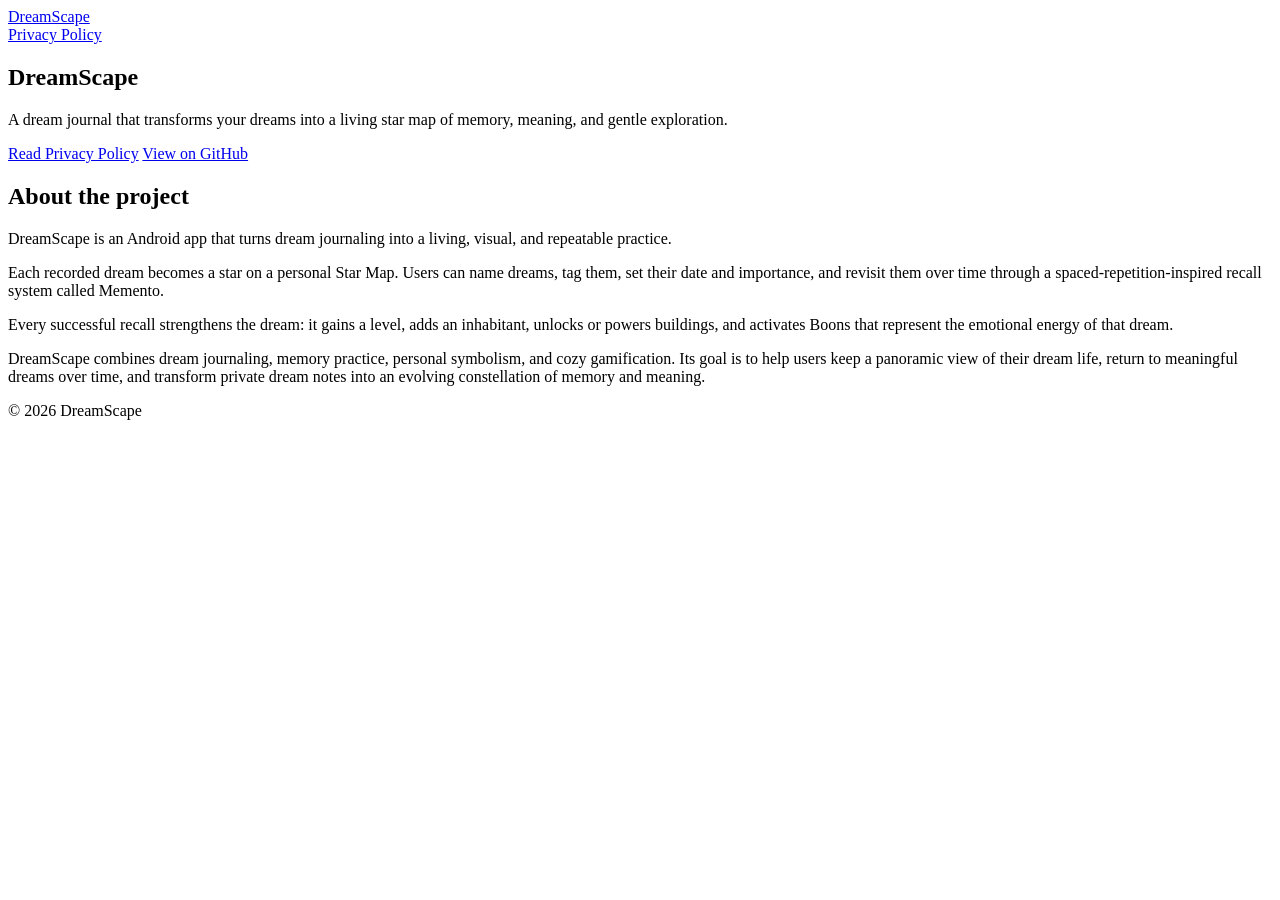
==== index.html @ 6970d619 "Add initial HTML structure for DreamScape website This file contains the initial HTML structure for " ====
<!DOCTYPE html>
<html lang="en">
<head>
  <meta charset="UTF-8" />
  <meta name="viewport" content="width=device-width, initial-scale=1.0" />
  <title>DreamScape</title>
  <meta
    name="description"
    content="DreamScape is an Android app that turns dream journaling into a living, visual, and repeatable practice."
  />
  <link rel="stylesheet" href="styles.css" />
</head>
<body>
  <header class="site-header">
    <div class="container">
      <nav class="nav">
        <a href="index.html" class="logo">DreamScape</a>
        <div class="nav-links">
          <a href="privacy-policy.html">Privacy Policy</a>
        </div>
      </nav>
    </div>
  </header>

  <main>
    <section class="hero">
      <div class="container">
        <h1>DreamScape</h1>
        <p class="lead">
          A dream journal that transforms your dreams into a living star map of memory,
          meaning, and gentle exploration.
        </p>
        <div class="hero-actions">
          <a class="button primary" href="privacy-policy.html">Read Privacy Policy</a>
          <a class="button secondary" href="https://github.com/YOUR-USERNAME/YOUR-REPO" target="_blank" rel="noopener noreferrer">View on GitHub</a>
        </div>
      </div>
    </section>

    <section class="section">
      <div class="container narrow">
        <h2>About the project</h2>
        <p>
          DreamScape is an Android app that turns dream journaling into a living, visual,
          and repeatable practice.
        </p>
        <p>
          Each recorded dream becomes a star on a personal Star Map. Users can name dreams,
          tag them, set their date and importance, and revisit them over time through a
          spaced-repetition-inspired recall system called Memento.
        </p>
        <p>
          Every successful recall strengthens the dream: it gains a level, adds an inhabitant,
          unlocks or powers buildings, and activates Boons that represent the emotional energy
          of that dream.
        </p>
        <p>
          DreamScape combines dream journaling, memory practice, personal symbolism, and cozy
          gamification. Its goal is to help users keep a panoramic view of their dream life,
          return to meaningful dreams over time, and transform private dream notes into an
          evolving constellation of memory and meaning.
        </p>
      </div>
    </section>
  </main>

  <footer class="site-footer">
    <div class="container">
      <p>© 2026 DreamScape</p>
    </div>
  </footer>
</body>
</html>
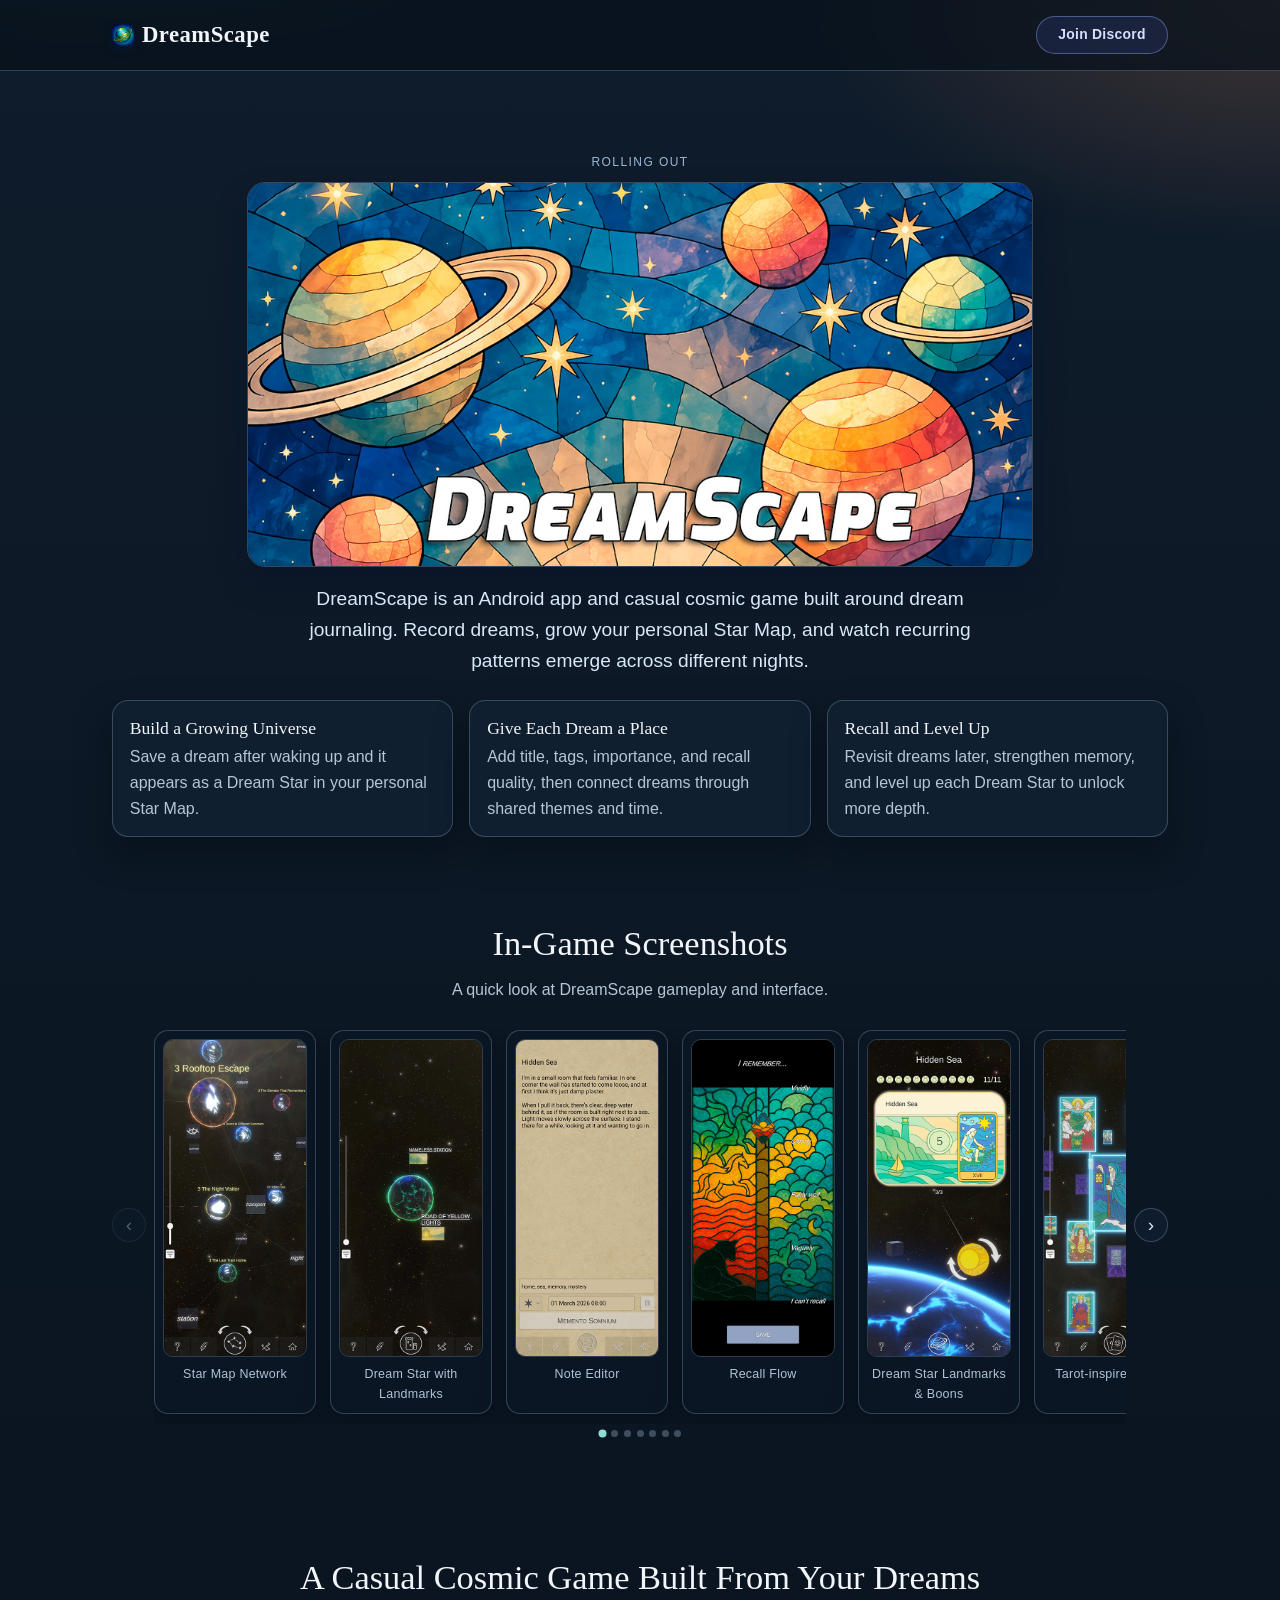
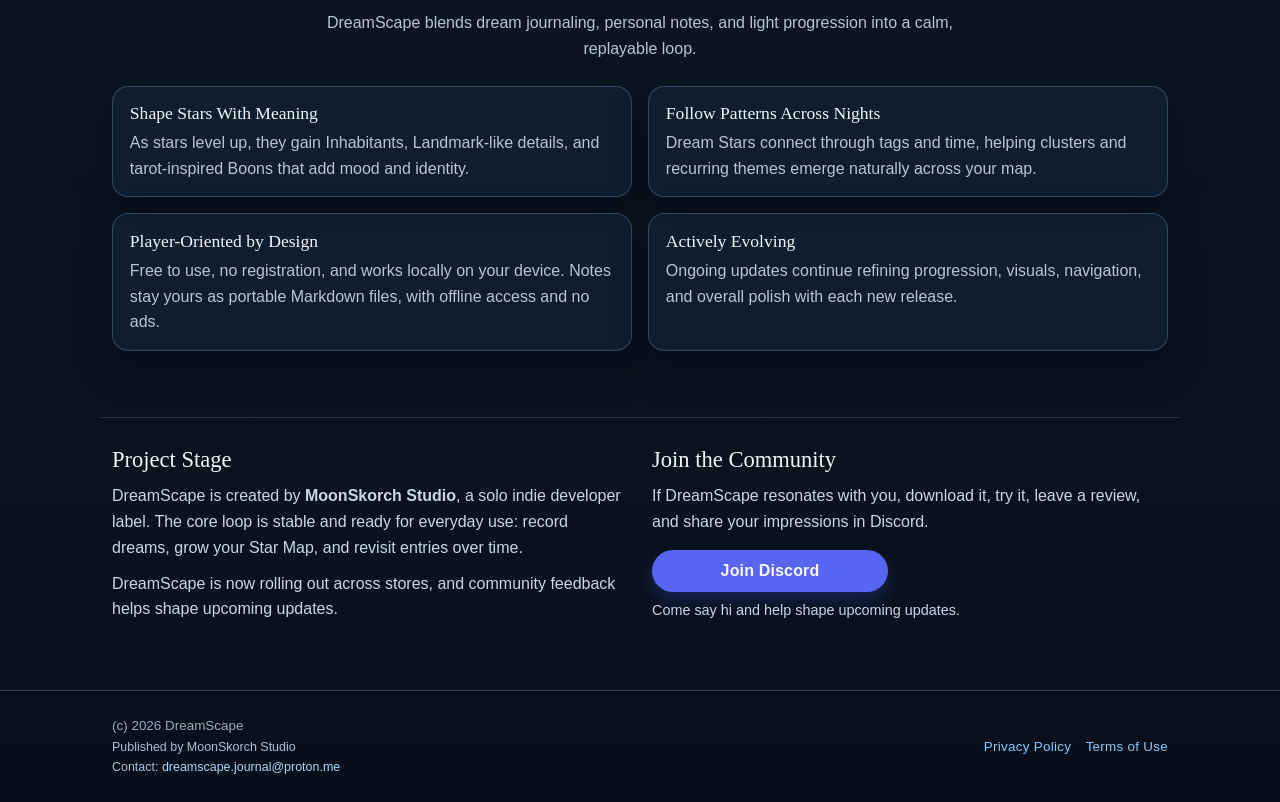
==== commit 91e8cc7c: "Full website" ====
--- a/index.html
+++ b/index.html
@@ -6,67 +6,379 @@
   <title>DreamScape</title>
   <meta
     name="description"
-    content="DreamScape is an Android app that turns dream journaling into a living, visual, and repeatable practice."
+    content="DreamScape is an Android dream journaling app and casual cosmic game where recorded dreams become a growing Star Map."
+  />
+  <meta name="robots" content="index,follow,max-image-preview:large" />
+  <link rel="canonical" href="https://moonskorch.github.io/dreamscape/" />
+  <meta property="og:type" content="website" />
+  <meta property="og:site_name" content="DreamScape" />
+  <meta property="og:title" content="DreamScape" />
+  <meta
+    property="og:description"
+    content="DreamScape is an Android dream journaling app and casual cosmic game where recorded dreams become a growing Star Map."
+  />
+  <meta property="og:url" content="https://moonskorch.github.io/dreamscape/" />
+  <meta property="og:image" content="https://moonskorch.github.io/dreamscape/assets/featured.jpg" />
+  <meta name="twitter:card" content="summary_large_image" />
+  <meta name="twitter:title" content="DreamScape" />
+  <meta
+    name="twitter:description"
+    content="DreamScape is an Android dream journaling app and casual cosmic game where recorded dreams become a growing Star Map."
+  />
+  <meta name="twitter:image" content="https://moonskorch.github.io/dreamscape/assets/featured.jpg" />
+  <link rel="icon" type="image/png" sizes="128x128" href="assets/icon-128.png" />
+  <link rel="apple-touch-icon" sizes="512x512" href="assets/icon-512.png" />
+  <link
+    href="https://cdn.jsdelivr.net/npm/bootstrap@5.3.3/dist/css/bootstrap.min.css"
+    rel="stylesheet"
+    integrity="sha384-QWTKZyjpPEjISv5WaRU9OFeRpok6YctnYmDr5pNlyT2bRjXh0JMhjY6hW+ALEwIH"
+    crossorigin="anonymous"
   />
   <link rel="stylesheet" href="styles.css" />
+  <script type="application/ld+json">
+    {
+      "@context": "https://schema.org",
+      "@type": ["SoftwareApplication", "MobileApplication"],
+      "name": "DreamScape",
+      "applicationCategory": "GameApplication",
+      "operatingSystem": "Android",
+      "description": "DreamScape is an Android dream journaling app and casual cosmic game where recorded dreams become a growing Star Map.",
+      "offers": {
+        "@type": "Offer",
+        "price": "0",
+        "priceCurrency": "USD"
+      },
+      "publisher": {
+        "@type": "Organization",
+        "name": "MoonSkorch Studio"
+      }
+    }
+  </script>
 </head>
 <body>
   <header class="site-header">
-    <div class="container">
-      <nav class="nav">
-        <a href="index.html" class="logo">DreamScape</a>
-        <div class="nav-links">
-          <a href="privacy-policy.html">Privacy Policy</a>
-        </div>
-      </nav>
+    <div class="container d-flex align-items-center justify-content-between py-3">
+      <a href="index.html" class="logo">
+        <img class="logo-icon" src="assets/icon-128.png" alt="DreamScape icon" />
+        <span>DreamScape</span>
+      </a>
+      <a
+        class="header-discord-link"
+        href="https://discord.gg/vRBRGRV5nf"
+        target="_blank"
+        rel="noopener noreferrer"
+      >
+        Join Discord
+      </a>
     </div>
   </header>
 
   <main>
     <section class="hero">
       <div class="container">
-        <h1>DreamScape</h1>
-        <p class="lead">
-          A dream journal that transforms your dreams into a living star map of memory,
-          meaning, and gentle exploration.
-        </p>
-        <div class="hero-actions">
-          <a class="button primary" href="privacy-policy.html">Read Privacy Policy</a>
-          <a class="button secondary" href="https://github.com/YOUR-USERNAME/YOUR-REPO" target="_blank" rel="noopener noreferrer">View on GitHub</a>
+        <div class="row justify-content-center">
+          <div class="col-12 col-lg-9 text-center">
+            <p class="eyebrow">Rolling Out</p>
+            <img
+              class="hero-title-image"
+              src="assets/featured.jpg"
+              alt="DreamScape featured artwork"
+            />
+            <h1 class="visually-hidden">DreamScape</h1>
+            <p class="lead">
+              DreamScape is an Android app and casual cosmic game built around dream journaling.
+              Record dreams, grow your personal Star Map, and watch recurring patterns emerge across
+              different nights.
+            </p>
+          </div>
+        </div>
+
+        <div class="row g-3 mt-2">
+          <div class="col-12 col-md-4">
+            <article class="info-card">
+              <h2>Build a Growing Universe</h2>
+              <p>
+                Save a dream after waking up and it appears as a Dream Star in your personal
+                Star Map.
+              </p>
+            </article>
+          </div>
+          <div class="col-12 col-md-4">
+            <article class="info-card">
+              <h2>Give Each Dream a Place</h2>
+              <p>
+                Add title, tags, importance, and recall quality, then connect dreams through
+                shared themes and time.
+              </p>
+            </article>
+          </div>
+          <div class="col-12 col-md-4">
+            <article class="info-card">
+              <h2>Recall and Level Up</h2>
+              <p>
+                Revisit dreams later, strengthen memory, and level up each Dream Star to unlock
+                more depth.
+              </p>
+            </article>
+          </div>
         </div>
       </div>
     </section>
 
+    <section class="section screenshots-section">
+      <div class="container">
+        <div class="row justify-content-center mb-2">
+          <div class="col-12 col-lg-8 text-center">
+            <h2 class="section-title">In-Game Screenshots</h2>
+            <p class="section-intro">
+              A quick look at DreamScape gameplay and interface.
+            </p>
+          </div>
+        </div>
+
+        <div class="screenshots-carousel" aria-label="DreamScape app screenshots">
+          <button class="carousel-btn prev" type="button" aria-label="Previous screenshot">&#8249;</button>
+          <div class="screenshots-track" id="screenshotsTrack" tabindex="0">
+            <figure class="screenshot-card">
+              <img
+                src="assets/screenshots/star-map-overview.jpg"
+                alt="DreamScape star map overview screen"
+                loading="lazy"
+              />
+              <figcaption>Star Map Network</figcaption>
+            </figure>
+            <figure class="screenshot-card">
+              <img
+                src="assets/screenshots/star-map-planet-view.jpg"
+                alt="DreamScape star map planet view screen"
+                loading="lazy"
+              />
+              <figcaption>Dream Star with Landmarks</figcaption>
+            </figure>
+            <figure class="screenshot-card">
+              <img
+                src="assets/screenshots/dream-editor.jpg"
+                alt="DreamScape dream editor screen"
+                loading="lazy"
+              />
+              <figcaption>Note Editor</figcaption>
+            </figure>
+            <figure class="screenshot-card">
+              <img
+                src="assets/screenshots/recall-screen.jpg"
+                alt="DreamScape recall screen"
+                loading="lazy"
+              />
+              <figcaption>Recall Flow</figcaption>
+            </figure>
+            <figure class="screenshot-card">
+              <img
+                src="assets/screenshots/dream-card.jpg"
+                alt="DreamScape dream card screen"
+                loading="lazy"
+              />
+              <figcaption>Dream Star Landmarks &amp; Boons</figcaption>
+            </figure>
+            <figure class="screenshot-card">
+              <img
+                src="assets/screenshots/cards-3d-space.jpg"
+                alt="DreamScape tarot-inspired boons cards in 3D space"
+                loading="lazy"
+              />
+              <figcaption>Tarot-inspired Boons</figcaption>
+            </figure>
+            <figure class="screenshot-card">
+              <img
+                src="assets/screenshots/home-menu.jpg"
+                alt="DreamScape home menu screen"
+                loading="lazy"
+              />
+              <figcaption>Home Menu</figcaption>
+            </figure>
+          </div>
+          <button class="carousel-btn next" type="button" aria-label="Next screenshot">&#8250;</button>
+        </div>
+        <div class="carousel-dots" id="screenshotsDots" aria-label="Screenshot navigation"></div>
+      </div>
+    </section>
+
     <section class="section">
-      <div class="container narrow">
-        <h2>About the project</h2>
-        <p>
-          DreamScape is an Android app that turns dream journaling into a living, visual,
-          and repeatable practice.
-        </p>
-        <p>
-          Each recorded dream becomes a star on a personal Star Map. Users can name dreams,
-          tag them, set their date and importance, and revisit them over time through a
-          spaced-repetition-inspired recall system called Memento.
-        </p>
-        <p>
-          Every successful recall strengthens the dream: it gains a level, adds an inhabitant,
-          unlocks or powers buildings, and activates Boons that represent the emotional energy
-          of that dream.
-        </p>
-        <p>
-          DreamScape combines dream journaling, memory practice, personal symbolism, and cozy
-          gamification. Its goal is to help users keep a panoramic view of their dream life,
-          return to meaningful dreams over time, and transform private dream notes into an
-          evolving constellation of memory and meaning.
-        </p>
+      <div class="container">
+        <div class="row justify-content-center mb-2">
+          <div class="col-12 col-lg-8 text-center">
+            <h2 class="section-title">A Casual Cosmic Game Built From Your Dreams</h2>
+            <p class="section-intro">
+              DreamScape blends dream journaling, personal notes, and light progression into a
+              calm, replayable loop.
+            </p>
+          </div>
+        </div>
+
+        <div class="row g-3">
+          <div class="col-12 col-md-6">
+            <article class="info-card">
+              <h2>Shape Stars With Meaning</h2>
+              <p>
+                As stars level up, they gain Inhabitants, Landmark-like details, and
+                tarot-inspired Boons that add mood and identity.
+              </p>
+            </article>
+          </div>
+          <div class="col-12 col-md-6">
+            <article class="info-card">
+              <h2>Follow Patterns Across Nights</h2>
+              <p>
+                Dream Stars connect through tags and time, helping clusters and recurring themes
+                emerge naturally across your map.
+              </p>
+            </article>
+          </div>
+          <div class="col-12 col-md-6">
+            <article class="info-card">
+              <h2>Player-Oriented by Design</h2>
+              <p>
+                Free to use, no registration, and works locally on your device. Notes stay yours as
+                portable Markdown files, with offline access and no ads.
+              </p>
+            </article>
+          </div>
+          <div class="col-12 col-md-6">
+            <article class="info-card">
+              <h2>Actively Evolving</h2>
+              <p>
+                Ongoing updates continue refining progression, visuals, navigation, and overall
+                polish with each new release.
+              </p>
+            </article>
+          </div>
+        </div>
+      </div>
+    </section>
+
+    <section class="section project-update-section">
+      <div class="container">
+        <div class="row g-4 project-update-grid">
+          <div class="col-12 col-lg-6">
+            <h2 class="project-note-title">Project Stage</h2>
+            <p class="project-note-text">
+              DreamScape is created by <strong>MoonSkorch Studio</strong>, a solo indie developer
+              label. The core loop is stable and ready for everyday use: record dreams, grow your
+              Star Map, and revisit entries over time.
+            </p>
+            <p class="project-note-text">
+              DreamScape is now rolling out across stores, and community feedback helps shape
+              upcoming updates.
+            </p>
+          </div>
+          <div class="col-12 col-lg-6">
+            <h2 class="project-note-title">Join the Community</h2>
+            <p class="project-note-text">
+              If DreamScape resonates with you, download it, try it, leave a review, and share your
+              impressions in Discord.
+            </p>
+            <div class="community-cta">
+              <a
+                class="discord-button"
+                href="https://discord.gg/vRBRGRV5nf"
+                target="_blank"
+                rel="noopener noreferrer"
+              >
+                Join Discord
+              </a>
+              <p class="community-note">Come say hi and help shape upcoming updates.</p>
+            </div>
+          </div>
+        </div>
       </div>
     </section>
   </main>
 
+  <script>
+    (function () {
+      const track = document.getElementById("screenshotsTrack");
+      if (!track) return;
+
+      const carousel = track.closest(".screenshots-carousel");
+      const prev = carousel.querySelector(".carousel-btn.prev");
+      const next = carousel.querySelector(".carousel-btn.next");
+      const dotsWrap = document.getElementById("screenshotsDots");
+      const cards = Array.from(track.querySelectorAll(".screenshot-card"));
+      let dots = [];
+
+      const getStep = () => {
+        const firstCard = track.querySelector(".screenshot-card");
+        if (!firstCard) return 260;
+        const cardWidth = firstCard.getBoundingClientRect().width;
+        return cardWidth + 14;
+      };
+
+      const getActiveIndex = () => {
+        const step = getStep();
+        if (step <= 0) return 0;
+        return Math.round(track.scrollLeft / step);
+      };
+
+      const updateDots = () => {
+        if (!dots.length) return;
+        const active = getActiveIndex();
+        dots.forEach((dot, index) => {
+          dot.classList.toggle("active", index === active);
+        });
+      };
+
+      const updateButtons = () => {
+        const maxScroll = track.scrollWidth - track.clientWidth;
+        prev.disabled = track.scrollLeft <= 2;
+        next.disabled = track.scrollLeft >= maxScroll - 2;
+        updateDots();
+      };
+
+      const scrollToIndex = (index) => {
+        const step = getStep();
+        track.scrollTo({ left: step * index, behavior: "smooth" });
+      };
+
+      prev.addEventListener("click", () => {
+        track.scrollBy({ left: -getStep(), behavior: "smooth" });
+      });
+
+      next.addEventListener("click", () => {
+        track.scrollBy({ left: getStep(), behavior: "smooth" });
+      });
+
+      if (dotsWrap && cards.length) {
+        dots = cards.map((_, index) => {
+          const dot = document.createElement("button");
+          dot.type = "button";
+          dot.className = "carousel-dot";
+          dot.setAttribute("aria-label", `Go to screenshot ${index + 1}`);
+          dot.addEventListener("click", () => scrollToIndex(index));
+          dotsWrap.appendChild(dot);
+          return dot;
+        });
+      }
+
+      track.addEventListener("scroll", updateButtons, { passive: true });
+      window.addEventListener("resize", updateButtons);
+      updateButtons();
+    })();
+  </script>
+
   <footer class="site-footer">
-    <div class="container">
-      <p>© 2026 DreamScape</p>
+    <div
+      class="container py-4 d-flex flex-column flex-sm-row gap-2 justify-content-between align-items-start align-items-sm-center"
+    >
+      <div class="publisher-block">
+        <p class="copyright">(c) 2026 DreamScape</p>
+        <p class="publisher">Published by MoonSkorch Studio</p>
+        <p class="contact-email">
+          Contact: <a class="contact-link" href="mailto:dreamscape.journal@proton.me">dreamscape.journal@proton.me</a>
+        </p>
+      </div>
+      <div class="legal-links">
+        <a class="privacy-link" href="privacy-policy.html">Privacy Policy</a>
+        <a class="privacy-link" href="terms-of-use.html">Terms of Use</a>
+      </div>
     </div>
   </footer>
 </body>
--- a/styles.css
+++ b/styles.css
@@ -0,0 +1,555 @@
+:root {
+  --bg-900: #08111b;
+  --bg-800: #0f1c2b;
+  --panel: rgba(17, 34, 52, 0.78);
+  --text: #f2f6fb;
+  --muted: #b7c5d6;
+  --accent: #2cc5b8;
+  --accent-soft: rgba(44, 197, 184, 0.16);
+  --border: rgba(176, 205, 230, 0.25);
+  --shadow: 0 16px 36px rgba(1, 8, 18, 0.42);
+}
+
+* {
+  box-sizing: border-box;
+}
+
+html {
+  scroll-behavior: smooth;
+}
+
+body {
+  margin: 0;
+  color: var(--text);
+  font-family: "Trebuchet MS", Tahoma, sans-serif;
+  line-height: 1.6;
+  background:
+    radial-gradient(1100px 520px at 10% -10%, rgba(44, 197, 184, 0.24), transparent 55%),
+    radial-gradient(820px 420px at 100% 0%, rgba(255, 154, 95, 0.2), transparent 58%),
+    linear-gradient(180deg, var(--bg-800), var(--bg-900));
+  min-height: 100vh;
+}
+
+.container {
+  max-width: 1080px;
+}
+
+a {
+  color: var(--accent);
+  text-decoration: none;
+}
+
+a:hover {
+  color: #79f2e8;
+}
+
+.site-header {
+  position: sticky;
+  top: 0;
+  z-index: 50;
+  border-bottom: 1px solid var(--border);
+  background: rgba(8, 17, 27, 0.72);
+  backdrop-filter: blur(10px);
+}
+
+.logo {
+  display: inline-flex;
+  align-items: center;
+  gap: 0.5rem;
+  color: var(--text);
+  font-family: "Palatino Linotype", "Book Antiqua", serif;
+  font-size: clamp(1.2rem, 1.1rem + 0.4vw, 1.55rem);
+  font-weight: 700;
+  letter-spacing: 0.02em;
+}
+
+.logo-icon {
+  width: 22px;
+  height: 22px;
+  border-radius: 6px;
+  box-shadow: 0 4px 9px rgba(14, 25, 66, 0.35);
+  flex: 0 0 auto;
+}
+
+.status-pill {
+  font-size: 0.78rem;
+  letter-spacing: 0.05em;
+  text-transform: uppercase;
+  border: 1px solid rgba(122, 243, 230, 0.35);
+  border-radius: 999px;
+  padding: 0.35rem 0.72rem;
+  background: var(--accent-soft);
+  color: #c5f9f4;
+}
+
+.header-discord-link {
+  display: inline-flex;
+  align-items: center;
+  justify-content: center;
+  min-width: 132px;
+  min-height: 38px;
+  padding: 0.46rem 0.88rem;
+  border-radius: 999px;
+  border: 1px solid rgba(149, 170, 255, 0.42);
+  background: rgba(77, 92, 210, 0.16);
+  font-size: 0.87rem;
+  font-weight: 600;
+  line-height: 1.1;
+  color: #d7dfff;
+  letter-spacing: 0.02em;
+  text-decoration: none;
+  text-align: center;
+  white-space: nowrap;
+  transition: color 0.15s ease, border-color 0.15s ease, background 0.15s ease;
+}
+
+.header-discord-link:hover {
+  color: #f1f4ff;
+  border-color: rgba(184, 198, 255, 0.65);
+  background: rgba(88, 101, 242, 0.24);
+}
+
+.hero,
+.section {
+  animation: fade-up 0.55s ease-out both;
+}
+
+.hero {
+  padding: 82px 0 68px;
+}
+
+.eyebrow {
+  margin: 0 0 0.6rem;
+  text-transform: uppercase;
+  letter-spacing: 0.12em;
+  font-size: 0.75rem;
+  color: #99b9d8;
+}
+
+h1,
+h2 {
+  font-family: "Palatino Linotype", "Book Antiqua", serif;
+}
+
+.hero h1 {
+  margin: 0;
+  line-height: 1.06;
+  font-size: clamp(2.2rem, 6.2vw, 4rem);
+}
+
+.hero-title-image {
+  display: block;
+  width: min(100%, 920px);
+  height: auto;
+  margin: 0 auto 1rem;
+  border-radius: 18px;
+  border: 1px solid var(--border);
+  box-shadow: 0 16px 30px rgba(7, 16, 44, 0.42);
+}
+
+.lead {
+  margin: 0.8rem auto 0;
+  max-width: 730px;
+  color: #d9e8f8;
+  font-size: clamp(1rem, 0.9rem + 0.4vw, 1.2rem);
+  line-height: 1.62;
+}
+
+.community-cta {
+  margin-top: 0.95rem;
+}
+
+.discord-button {
+  display: inline-flex;
+  align-items: center;
+  justify-content: center;
+  min-width: 236px;
+  padding: 0.72rem 1.3rem;
+  border-radius: 999px;
+  background: #5865f2;
+  color: #f6f8ff;
+  font-size: 1rem;
+  font-weight: 600;
+  text-align: center;
+  line-height: 1.2;
+  letter-spacing: 0.01em;
+  box-shadow: 0 8px 16px rgba(64, 80, 242, 0.26);
+  border: 0;
+  outline: none;
+  appearance: none;
+  -webkit-appearance: none;
+  transition: transform 0.15s ease, box-shadow 0.15s ease, background 0.15s ease;
+}
+
+.discord-button:hover {
+  color: #ffffff;
+  transform: translateY(-1px);
+  box-shadow: 0 10px 18px rgba(64, 80, 242, 0.32);
+  background: #4f5be7;
+}
+
+.discord-button:focus-visible {
+  outline: 2px solid rgba(192, 205, 255, 0.75);
+  outline-offset: 2px;
+}
+
+.community-note {
+  margin: 0.45rem auto 0;
+  max-width: 760px;
+  font-size: 0.9rem;
+  color: #c7d4ef;
+}
+
+.info-card {
+  height: 100%;
+  border: 1px solid var(--border);
+  border-radius: 16px;
+  padding: 1.05rem 1.05rem 0.95rem;
+  background: var(--panel);
+  box-shadow: var(--shadow);
+  transition: transform 0.22s ease, border-color 0.22s ease;
+}
+
+.info-card h2 {
+  margin: 0 0 0.35rem;
+  font-size: 1.1rem;
+}
+
+.info-card p {
+  margin: 0;
+  color: var(--muted);
+}
+
+.info-card:hover {
+  transform: translateY(-3px);
+  border-color: rgba(122, 243, 230, 0.45);
+}
+
+.section {
+  padding: 52px 0 68px;
+}
+
+.section-title {
+  margin: 0;
+  font-size: clamp(1.5rem, 1.2rem + 1.2vw, 2.15rem);
+}
+
+.section-intro {
+  margin: 0.75rem auto 1rem;
+  max-width: 740px;
+  color: var(--muted);
+}
+
+.project-update-section {
+  padding-top: 22px;
+}
+
+.project-update-grid {
+  padding-top: 0.25rem;
+  border-top: 1px solid rgba(176, 205, 230, 0.18);
+}
+
+.project-note-title {
+  margin: 0;
+  font-size: clamp(1.18rem, 1.05rem + 0.45vw, 1.5rem);
+}
+
+.project-note-text {
+  margin: 0.65rem 0 0;
+  max-width: 520px;
+  color: #c7d7e8;
+}
+
+.screenshots-section {
+  padding-top: 18px;
+}
+
+.screenshots-carousel {
+  position: relative;
+  display: flex;
+  align-items: center;
+  padding: 0 42px;
+}
+
+.screenshots-track {
+  display: flex;
+  gap: 14px;
+  width: 100%;
+  overflow-x: auto;
+  scroll-snap-type: x mandatory;
+  scroll-behavior: smooth;
+  padding: 4px 2px 10px;
+  scrollbar-width: thin;
+}
+
+.screenshots-track::-webkit-scrollbar {
+  height: 8px;
+}
+
+.screenshots-track::-webkit-scrollbar-thumb {
+  background: rgba(149, 178, 206, 0.35);
+  border-radius: 999px;
+}
+
+.carousel-btn {
+  position: absolute;
+  top: 50%;
+  transform: translateY(-50%);
+  width: 34px;
+  height: 34px;
+  border-radius: 999px;
+  border: 1px solid var(--border);
+  background: rgba(16, 30, 47, 0.88);
+  color: #d8e9fa;
+  font-size: 1.2rem;
+  line-height: 1;
+  cursor: pointer;
+  flex: 0 0 auto;
+  transition: transform 0.15s ease, border-color 0.15s ease, opacity 0.15s ease;
+  z-index: 2;
+}
+
+.carousel-btn.prev {
+  left: 0;
+}
+
+.carousel-btn.next {
+  right: 0;
+}
+
+.carousel-btn:hover {
+  transform: translateY(calc(-50% - 1px));
+  border-color: rgba(122, 243, 230, 0.42);
+}
+
+.carousel-btn:disabled {
+  opacity: 0.35;
+  cursor: default;
+}
+
+.screenshot-card {
+  margin: 0;
+  width: 162px;
+  flex: 0 0 auto;
+  scroll-snap-align: start;
+  padding: 8px;
+  border-radius: 14px;
+  border: 1px solid var(--border);
+  background: rgba(11, 23, 37, 0.72);
+  box-shadow: 0 12px 24px rgba(3, 10, 24, 0.36);
+  transition: transform 0.2s ease, border-color 0.2s ease;
+}
+
+.screenshot-card:hover {
+  transform: translateY(-2px);
+  border-color: rgba(122, 243, 230, 0.4);
+}
+
+.screenshot-card img {
+  display: block;
+  width: 100%;
+  height: auto;
+  border-radius: 10px;
+  border: 1px solid rgba(176, 205, 230, 0.22);
+}
+
+.screenshot-card figcaption {
+  margin-top: 0.5rem;
+  text-align: center;
+  color: #afc3d9;
+  font-size: 0.78rem;
+  letter-spacing: 0.02em;
+}
+
+.carousel-dots {
+  margin-top: 0.4rem;
+  display: flex;
+  justify-content: center;
+  gap: 0.35rem;
+}
+
+.carousel-dot {
+  width: 7px;
+  height: 7px;
+  border-radius: 999px;
+  border: 0;
+  background: rgba(160, 187, 212, 0.35);
+  padding: 0;
+  cursor: pointer;
+  transition: transform 0.15s ease, background 0.15s ease;
+}
+
+.carousel-dot.active {
+  transform: scale(1.15);
+  background: #8fdcd4;
+}
+
+.policy-card {
+  border: 1px solid var(--border);
+  border-radius: 18px;
+  padding: clamp(1.2rem, 2vw, 2rem);
+  background: var(--panel);
+  box-shadow: var(--shadow);
+}
+
+.policy-card h1 {
+  margin: 0 0 0.35rem;
+}
+
+.policy-card h2 {
+  margin: 1.3rem 0 0.4rem;
+  font-size: 1.08rem;
+}
+
+.policy-card p {
+  margin: 0;
+  color: var(--muted);
+}
+
+.policy-card ul {
+  margin: 0.55rem 0 0;
+  padding-left: 1.2rem;
+  color: var(--muted);
+}
+
+.policy-card li + li {
+  margin-top: 0.35rem;
+}
+
+.policy-card p + p {
+  margin-top: 0.7rem;
+}
+
+.updated {
+  margin-bottom: 1rem !important;
+  font-size: 0.95rem;
+}
+
+.back-link {
+  margin-top: 1.2rem !important;
+}
+
+.site-footer {
+  border-top: 1px solid var(--border);
+  background: rgba(8, 17, 27, 0.58);
+}
+
+.copyright {
+  margin: 0;
+  color: #97abc2;
+  font-size: 0.84rem;
+}
+
+.publisher-block {
+  display: flex;
+  flex-direction: column;
+  gap: 0.05rem;
+}
+
+.publisher {
+  margin: 0;
+  color: #a8bfd8;
+  font-size: 0.78rem;
+}
+
+.contact-email {
+  margin: 0;
+  color: #a8bfd8;
+  font-size: 0.78rem;
+}
+
+.contact-link {
+  color: #a8d8ff;
+}
+
+.contact-link:hover {
+  color: #d0eaff;
+}
+
+.privacy-link {
+  color: #8fc8ff;
+  font-size: 0.84rem;
+  letter-spacing: 0.02em;
+}
+
+.legal-links {
+  display: flex;
+  gap: 0.9rem;
+  flex-wrap: wrap;
+}
+
+@keyframes fade-up {
+  from {
+    opacity: 0;
+    transform: translateY(14px);
+  }
+  to {
+    opacity: 1;
+    transform: translateY(0);
+  }
+}
+
+@media (max-width: 767.98px) {
+  .hero {
+    padding: 64px 0 54px;
+  }
+
+  .hero-title-image {
+    border-radius: 12px;
+  }
+
+  .screenshots-carousel {
+    padding: 0;
+  }
+
+  .screenshot-card {
+    width: 150px;
+  }
+
+  .carousel-btn {
+    display: none;
+  }
+
+  .logo-icon {
+    width: 20px;
+    height: 20px;
+  }
+
+  .discord-button {
+    width: auto;
+    max-width: 100%;
+    min-width: 244px;
+    padding: 0.76rem 1.2rem;
+    border-radius: 999px;
+    font-size: 1.02rem;
+  }
+
+  .community-cta {
+    text-align: center;
+  }
+
+  .community-note {
+    text-align: center;
+  }
+
+  .header-discord-link {
+    font-size: 0.84rem;
+    min-width: 124px;
+    min-height: 36px;
+    padding: 0.42rem 0.78rem;
+  }
+
+  .policy-card {
+    border-radius: 14px;
+  }
+
+  .site-header .container,
+  .site-footer .container {
+    padding-left: 1rem;
+    padding-right: 1rem;
+  }
+
+  .legal-links {
+    gap: 0.7rem;
+  }
+}
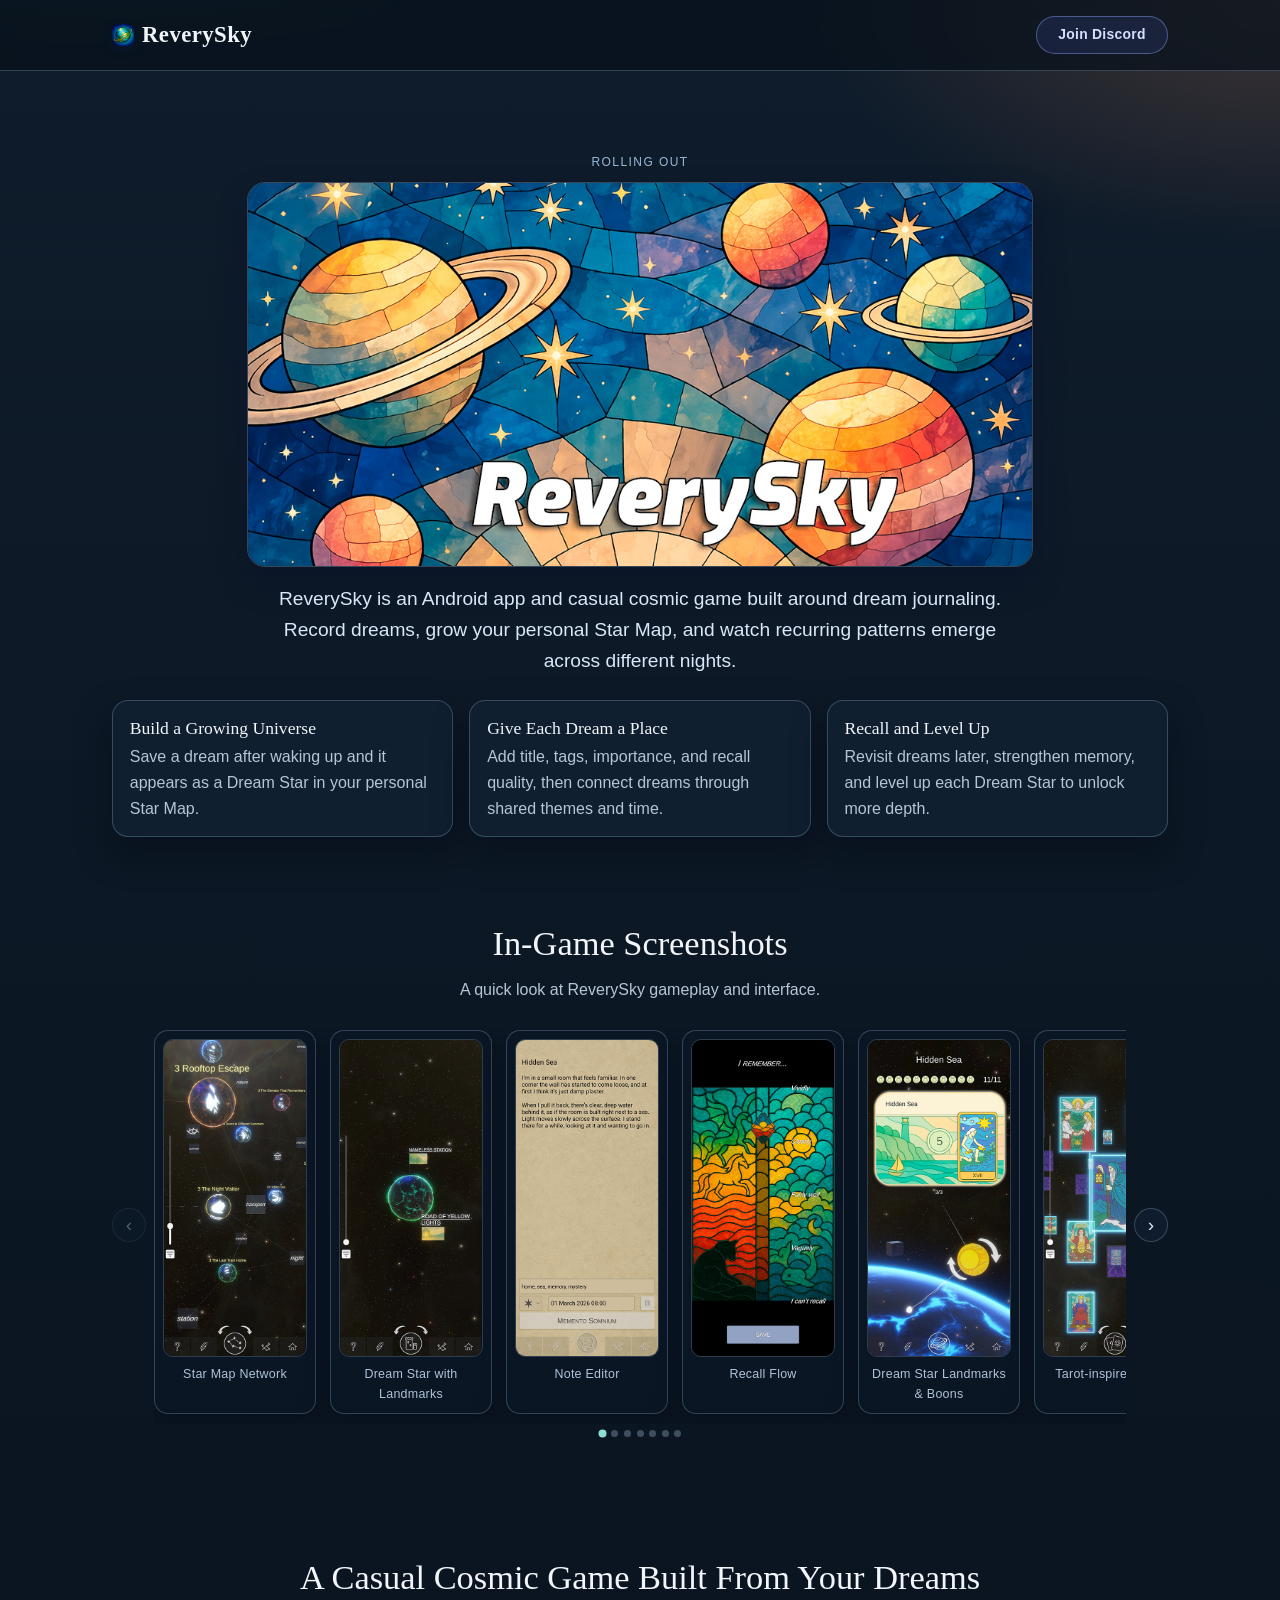
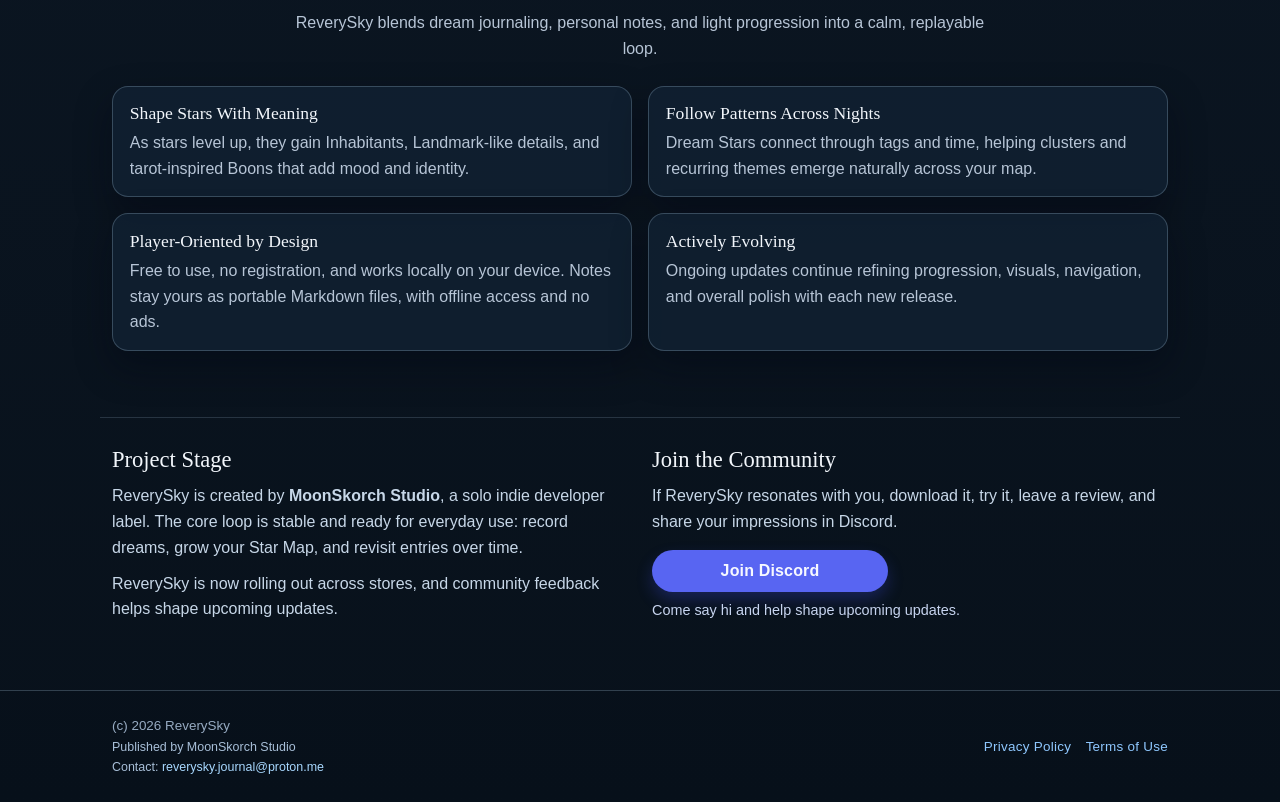
==== commit e53b57d7: "Rebranding to ReverySky" ====
--- a/index.html
+++ b/index.html
@@ -3,29 +3,29 @@
 <head>
   <meta charset="UTF-8" />
   <meta name="viewport" content="width=device-width, initial-scale=1.0" />
-  <title>DreamScape</title>
+  <title>ReverySky</title>
   <meta
     name="description"
-    content="DreamScape is an Android dream journaling app and casual cosmic game where recorded dreams become a growing Star Map."
+    content="ReverySky is an Android dream journaling app and casual cosmic game where recorded dreams become a growing Star Map."
   />
   <meta name="robots" content="index,follow,max-image-preview:large" />
-  <link rel="canonical" href="https://moonskorch.github.io/dreamscape/" />
+  <link rel="canonical" href="https://moonskorch.github.io/reverysky/" />
   <meta property="og:type" content="website" />
-  <meta property="og:site_name" content="DreamScape" />
-  <meta property="og:title" content="DreamScape" />
+  <meta property="og:site_name" content="ReverySky" />
+  <meta property="og:title" content="ReverySky" />
   <meta
     property="og:description"
-    content="DreamScape is an Android dream journaling app and casual cosmic game where recorded dreams become a growing Star Map."
+    content="ReverySky is an Android dream journaling app and casual cosmic game where recorded dreams become a growing Star Map."
   />
-  <meta property="og:url" content="https://moonskorch.github.io/dreamscape/" />
-  <meta property="og:image" content="https://moonskorch.github.io/dreamscape/assets/featured.jpg" />
+  <meta property="og:url" content="https://moonskorch.github.io/reverysky/" />
+  <meta property="og:image" content="https://moonskorch.github.io/reverysky/assets/featured.jpg" />
   <meta name="twitter:card" content="summary_large_image" />
-  <meta name="twitter:title" content="DreamScape" />
+  <meta name="twitter:title" content="ReverySky" />
   <meta
     name="twitter:description"
-    content="DreamScape is an Android dream journaling app and casual cosmic game where recorded dreams become a growing Star Map."
+    content="ReverySky is an Android dream journaling app and casual cosmic game where recorded dreams become a growing Star Map."
   />
-  <meta name="twitter:image" content="https://moonskorch.github.io/dreamscape/assets/featured.jpg" />
+  <meta name="twitter:image" content="https://moonskorch.github.io/reverysky/assets/featured.jpg" />
   <link rel="icon" type="image/png" sizes="128x128" href="assets/icon-128.png" />
   <link rel="apple-touch-icon" sizes="512x512" href="assets/icon-512.png" />
   <link
@@ -39,10 +39,10 @@
     {
       "@context": "https://schema.org",
       "@type": ["SoftwareApplication", "MobileApplication"],
-      "name": "DreamScape",
+      "name": "ReverySky",
       "applicationCategory": "GameApplication",
       "operatingSystem": "Android",
-      "description": "DreamScape is an Android dream journaling app and casual cosmic game where recorded dreams become a growing Star Map.",
+      "description": "ReverySky is an Android dream journaling app and casual cosmic game where recorded dreams become a growing Star Map.",
       "offers": {
         "@type": "Offer",
         "price": "0",
@@ -59,8 +59,8 @@
   <header class="site-header">
     <div class="container d-flex align-items-center justify-content-between py-3">
       <a href="index.html" class="logo">
-        <img class="logo-icon" src="assets/icon-128.png" alt="DreamScape icon" />
-        <span>DreamScape</span>
+        <img class="logo-icon" src="assets/icon-128.png" alt="ReverySky icon" />
+        <span>ReverySky</span>
       </a>
       <a
         class="header-discord-link"
@@ -82,11 +82,11 @@
             <img
               class="hero-title-image"
               src="assets/featured.jpg"
-              alt="DreamScape featured artwork"
+              alt="ReverySky featured artwork"
             />
-            <h1 class="visually-hidden">DreamScape</h1>
+            <h1 class="visually-hidden">ReverySky</h1>
             <p class="lead">
-              DreamScape is an Android app and casual cosmic game built around dream journaling.
+              ReverySky is an Android app and casual cosmic game built around dream journaling.
               Record dreams, grow your personal Star Map, and watch recurring patterns emerge across
               different nights.
             </p>
@@ -131,18 +131,18 @@
           <div class="col-12 col-lg-8 text-center">
             <h2 class="section-title">In-Game Screenshots</h2>
             <p class="section-intro">
-              A quick look at DreamScape gameplay and interface.
-            </p>
-          </div>
-        </div>
-
-        <div class="screenshots-carousel" aria-label="DreamScape app screenshots">
+              A quick look at ReverySky gameplay and interface.
+            </p>
+          </div>
+        </div>
+
+        <div class="screenshots-carousel" aria-label="ReverySky app screenshots">
           <button class="carousel-btn prev" type="button" aria-label="Previous screenshot">&#8249;</button>
           <div class="screenshots-track" id="screenshotsTrack" tabindex="0">
             <figure class="screenshot-card">
               <img
                 src="assets/screenshots/star-map-overview.jpg"
-                alt="DreamScape star map overview screen"
+                alt="ReverySky star map overview screen"
                 loading="lazy"
               />
               <figcaption>Star Map Network</figcaption>
@@ -150,7 +150,7 @@
             <figure class="screenshot-card">
               <img
                 src="assets/screenshots/star-map-planet-view.jpg"
-                alt="DreamScape star map planet view screen"
+                alt="ReverySky star map planet view screen"
                 loading="lazy"
               />
               <figcaption>Dream Star with Landmarks</figcaption>
@@ -158,7 +158,7 @@
             <figure class="screenshot-card">
               <img
                 src="assets/screenshots/dream-editor.jpg"
-                alt="DreamScape dream editor screen"
+                alt="ReverySky dream editor screen"
                 loading="lazy"
               />
               <figcaption>Note Editor</figcaption>
@@ -166,7 +166,7 @@
             <figure class="screenshot-card">
               <img
                 src="assets/screenshots/recall-screen.jpg"
-                alt="DreamScape recall screen"
+                alt="ReverySky recall screen"
                 loading="lazy"
               />
               <figcaption>Recall Flow</figcaption>
@@ -174,7 +174,7 @@
             <figure class="screenshot-card">
               <img
                 src="assets/screenshots/dream-card.jpg"
-                alt="DreamScape dream card screen"
+                alt="ReverySky dream card screen"
                 loading="lazy"
               />
               <figcaption>Dream Star Landmarks &amp; Boons</figcaption>
@@ -182,7 +182,7 @@
             <figure class="screenshot-card">
               <img
                 src="assets/screenshots/cards-3d-space.jpg"
-                alt="DreamScape tarot-inspired boons cards in 3D space"
+                alt="ReverySky tarot-inspired boons cards in 3D space"
                 loading="lazy"
               />
               <figcaption>Tarot-inspired Boons</figcaption>
@@ -190,7 +190,7 @@
             <figure class="screenshot-card">
               <img
                 src="assets/screenshots/home-menu.jpg"
-                alt="DreamScape home menu screen"
+                alt="ReverySky home menu screen"
                 loading="lazy"
               />
               <figcaption>Home Menu</figcaption>
@@ -208,7 +208,7 @@
           <div class="col-12 col-lg-8 text-center">
             <h2 class="section-title">A Casual Cosmic Game Built From Your Dreams</h2>
             <p class="section-intro">
-              DreamScape blends dream journaling, personal notes, and light progression into a
+              ReverySky blends dream journaling, personal notes, and light progression into a
               calm, replayable loop.
             </p>
           </div>
@@ -261,19 +261,19 @@
           <div class="col-12 col-lg-6">
             <h2 class="project-note-title">Project Stage</h2>
             <p class="project-note-text">
-              DreamScape is created by <strong>MoonSkorch Studio</strong>, a solo indie developer
+              ReverySky is created by <strong>MoonSkorch Studio</strong>, a solo indie developer
               label. The core loop is stable and ready for everyday use: record dreams, grow your
               Star Map, and revisit entries over time.
             </p>
             <p class="project-note-text">
-              DreamScape is now rolling out across stores, and community feedback helps shape
+              ReverySky is now rolling out across stores, and community feedback helps shape
               upcoming updates.
             </p>
           </div>
           <div class="col-12 col-lg-6">
             <h2 class="project-note-title">Join the Community</h2>
             <p class="project-note-text">
-              If DreamScape resonates with you, download it, try it, leave a review, and share your
+              If ReverySky resonates with you, download it, try it, leave a review, and share your
               impressions in Discord.
             </p>
             <div class="community-cta">
@@ -369,10 +369,10 @@
       class="container py-4 d-flex flex-column flex-sm-row gap-2 justify-content-between align-items-start align-items-sm-center"
     >
       <div class="publisher-block">
-        <p class="copyright">(c) 2026 DreamScape</p>
+        <p class="copyright">(c) 2026 ReverySky</p>
         <p class="publisher">Published by MoonSkorch Studio</p>
         <p class="contact-email">
-          Contact: <a class="contact-link" href="mailto:dreamscape.journal@proton.me">dreamscape.journal@proton.me</a>
+          Contact: <a class="contact-link" href="mailto:reverysky.journal@proton.me">reverysky.journal@proton.me</a>
         </p>
       </div>
       <div class="legal-links">
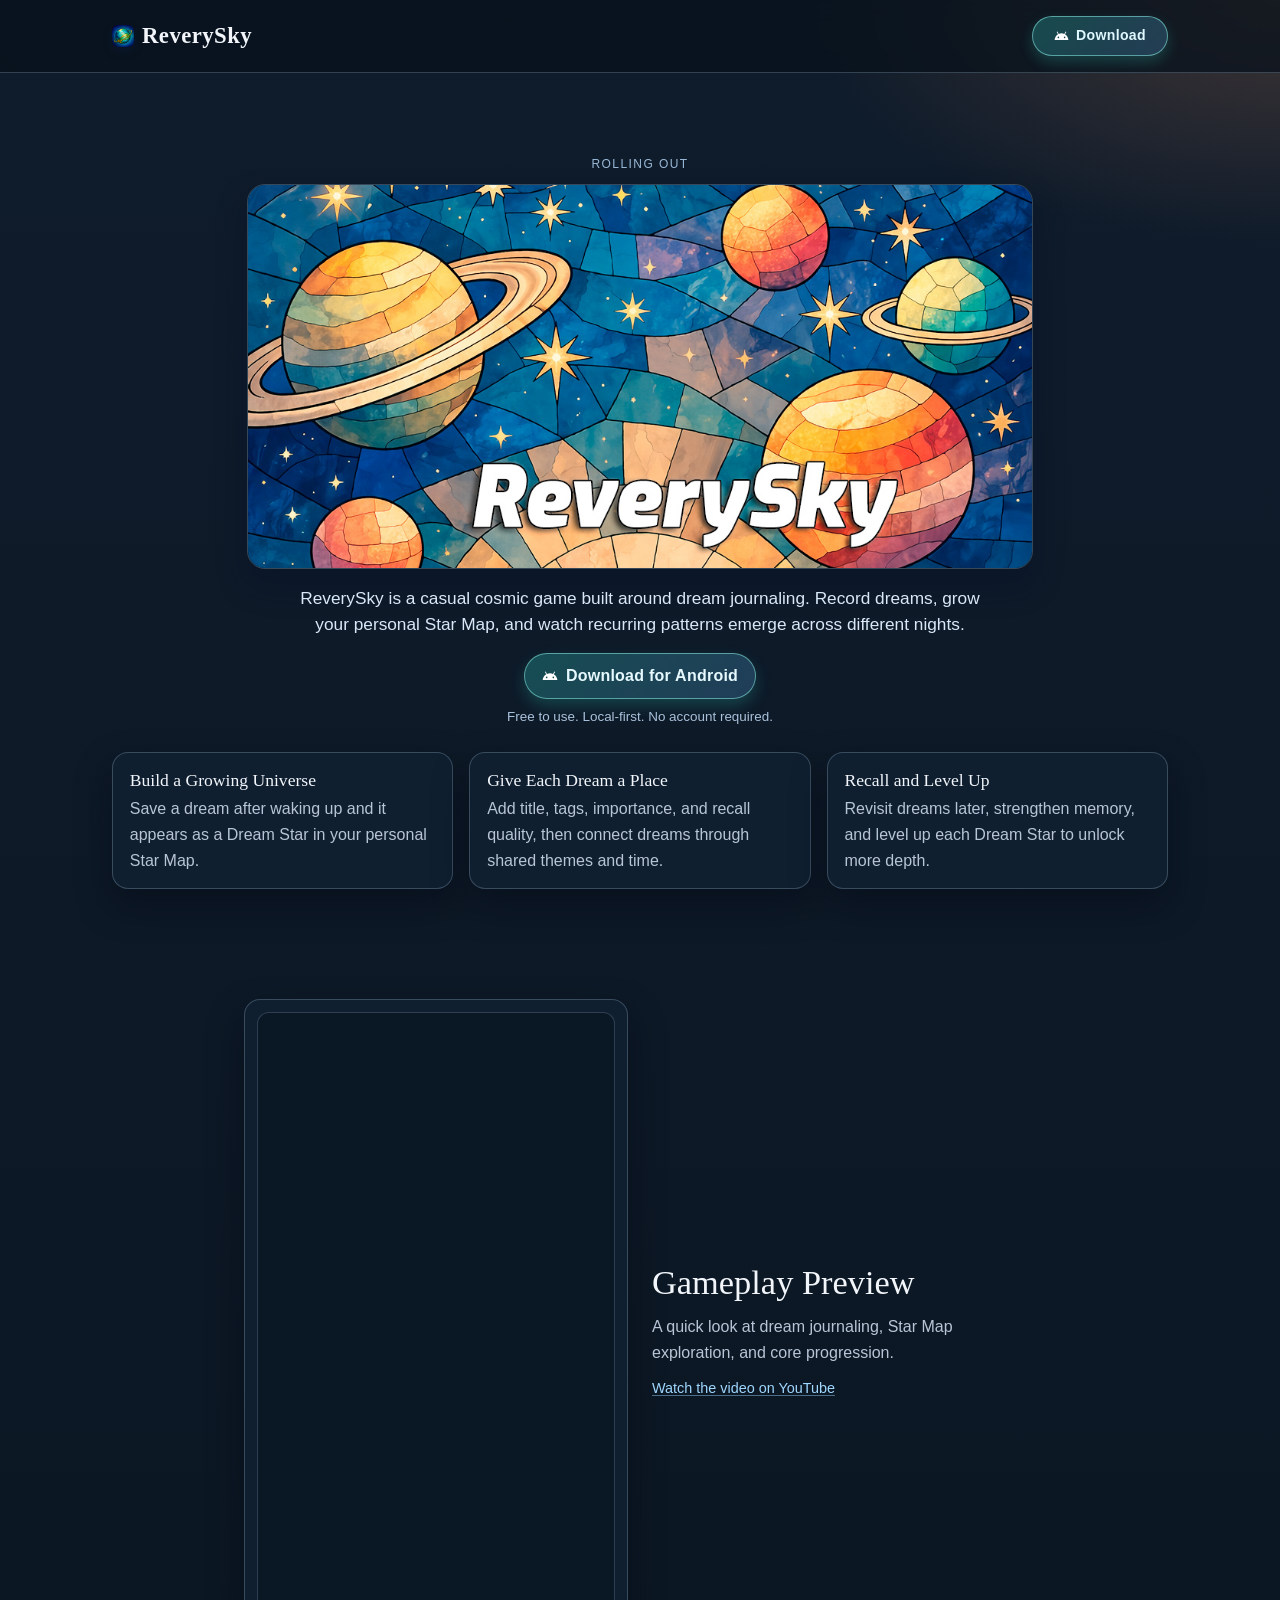
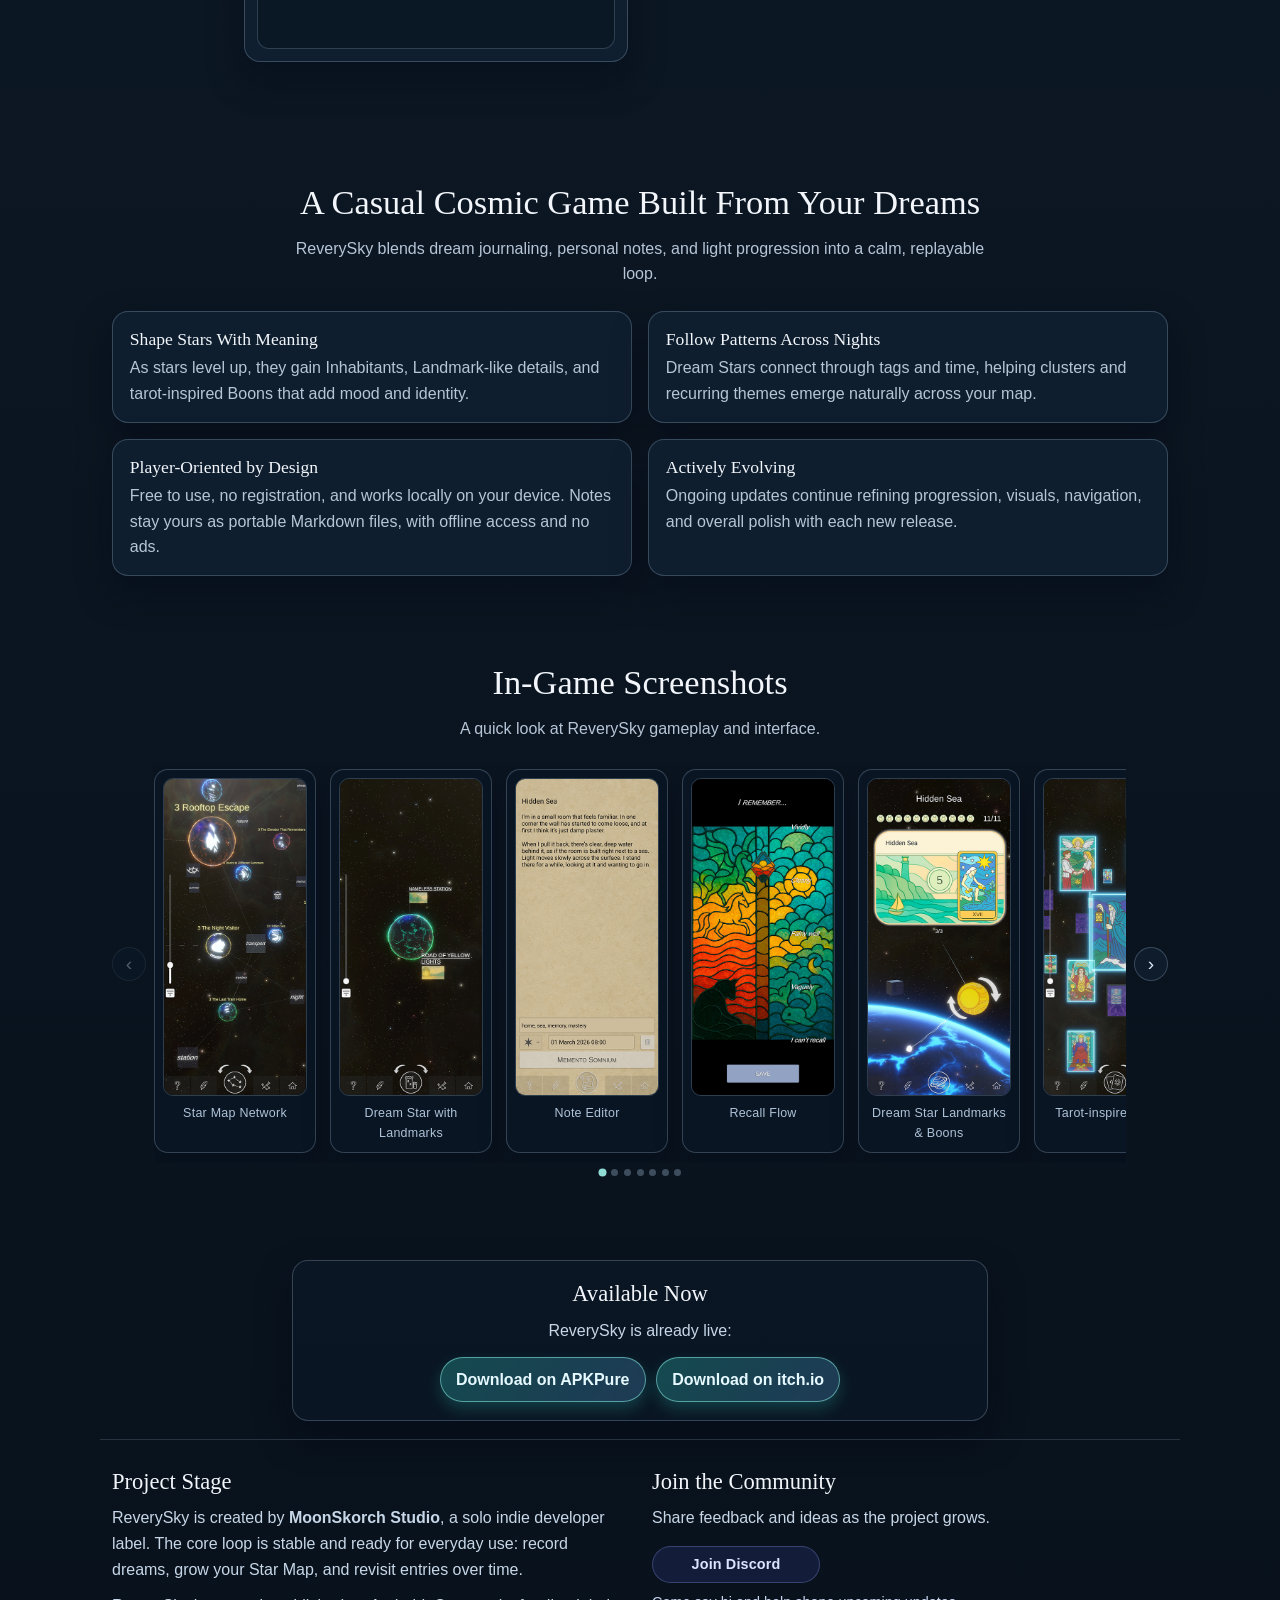
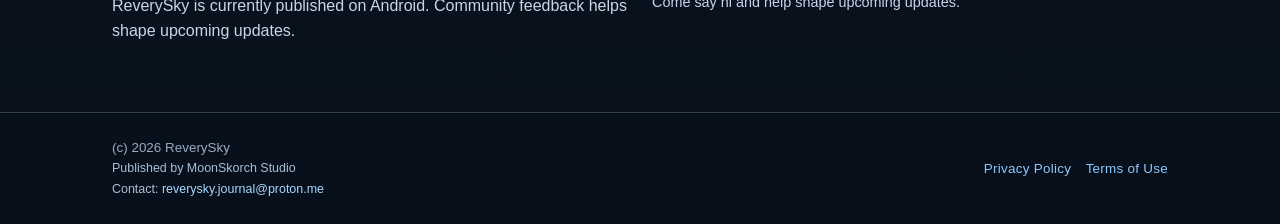
==== commit a4ce82ca: "Links added. Google verification added. Download blocks." ====
--- a/index.html
+++ b/index.html
@@ -1,9 +1,10 @@
-<!DOCTYPE html>
+﻿<!DOCTYPE html>
 <html lang="en">
 <head>
   <meta charset="UTF-8" />
   <meta name="viewport" content="width=device-width, initial-scale=1.0" />
-  <title>ReverySky</title>
+  <meta name="google-site-verification" content="yUPVQLNdugAO3Xz-OpaiuPGfjs0QDkFNZxifADtGZuk" />
+  <title>ReverySky | Dream Journal &amp; Dream Map App for Android</title>
   <meta
     name="description"
     content="ReverySky is an Android dream journaling app and casual cosmic game where recorded dreams become a growing Star Map."
@@ -12,15 +13,16 @@
   <link rel="canonical" href="https://moonskorch.github.io/reverysky/" />
   <meta property="og:type" content="website" />
   <meta property="og:site_name" content="ReverySky" />
-  <meta property="og:title" content="ReverySky" />
+  <meta property="og:title" content="ReverySky | Dream Journal &amp; Dream Map App" />
   <meta
     property="og:description"
     content="ReverySky is an Android dream journaling app and casual cosmic game where recorded dreams become a growing Star Map."
   />
   <meta property="og:url" content="https://moonskorch.github.io/reverysky/" />
   <meta property="og:image" content="https://moonskorch.github.io/reverysky/assets/featured.jpg" />
+  <meta property="og:image:alt" content="ReverySky dream journal and dream map app preview" />
   <meta name="twitter:card" content="summary_large_image" />
-  <meta name="twitter:title" content="ReverySky" />
+  <meta name="twitter:title" content="ReverySky | Dream Journal &amp; Dream Map App" />
   <meta
     name="twitter:description"
     content="ReverySky is an Android dream journaling app and casual cosmic game where recorded dreams become a growing Star Map."
@@ -38,20 +40,41 @@
   <script type="application/ld+json">
     {
       "@context": "https://schema.org",
-      "@type": ["SoftwareApplication", "MobileApplication"],
-      "name": "ReverySky",
-      "applicationCategory": "GameApplication",
-      "operatingSystem": "Android",
-      "description": "ReverySky is an Android dream journaling app and casual cosmic game where recorded dreams become a growing Star Map.",
-      "offers": {
-        "@type": "Offer",
-        "price": "0",
-        "priceCurrency": "USD"
-      },
-      "publisher": {
-        "@type": "Organization",
-        "name": "MoonSkorch Studio"
-      }
+      "@graph": [
+        {
+          "@type": "WebSite",
+          "name": "ReverySky",
+          "url": "https://moonskorch.github.io/reverysky/",
+          "inLanguage": "en",
+          "description": "Official website of ReverySky, a dream journal and dream map app for Android."
+        },
+        {
+          "@type": ["SoftwareApplication", "MobileApplication"],
+          "name": "ReverySky",
+          "url": "https://moonskorch.github.io/reverysky/",
+          "applicationCategory": "LifestyleApplication",
+          "operatingSystem": "Android",
+          "description": "ReverySky is a dream journal app where recorded dreams become a growing dream map.",
+          "image": "https://moonskorch.github.io/reverysky/assets/featured.jpg",
+          "downloadUrl": "https://apkpure.com/p/com.moonskorch.reverysky",
+          "keywords": "dream journal, dream map, dream tracker, dream notes",
+          "offers": {
+            "@type": "Offer",
+            "price": "0",
+            "priceCurrency": "USD"
+          },
+          "publisher": {
+            "@type": "Organization",
+            "name": "MoonSkorch Studio"
+          },
+          "sameAs": [
+            "https://apkpure.com/p/com.moonskorch.reverysky",
+            "https://moonskorch.itch.io/reverysky",
+            "https://youtube.com/shorts/LdazuJ_UxL8?feature=share",
+            "https://discord.gg/vRBRGRV5nf"
+          ]
+        }
+      ]
     }
   </script>
 </head>
@@ -63,12 +86,18 @@
         <span>ReverySky</span>
       </a>
       <a
-        class="header-discord-link"
-        href="https://discord.gg/vRBRGRV5nf"
+        class="header-download-link"
+        href="https://apkpure.com/p/com.moonskorch.reverysky"
         target="_blank"
         rel="noopener noreferrer"
       >
-        Join Discord
+        <img
+          class="header-download-icon"
+          src="assets/android.svg"
+          alt=""
+          aria-hidden="true"
+        />
+        <span>Download</span>
       </a>
     </div>
   </header>
@@ -86,10 +115,26 @@
             />
             <h1 class="visually-hidden">ReverySky</h1>
             <p class="lead">
-              ReverySky is an Android app and casual cosmic game built around dream journaling.
-              Record dreams, grow your personal Star Map, and watch recurring patterns emerge across
-              different nights.
+              ReverySky is a casual cosmic game built around dream journaling. Record dreams, grow
+              your personal Star Map, and watch recurring patterns emerge across different nights.
             </p>
+            <div class="hero-download-cta">
+              <a
+                class="hero-download-button"
+                href="https://apkpure.com/p/com.moonskorch.reverysky"
+                target="_blank"
+                rel="noopener noreferrer"
+              >
+                <img
+                  class="hero-download-icon"
+                  src="assets/android.svg"
+                  alt=""
+                  aria-hidden="true"
+                />
+                <span>Download for Android</span>
+              </a>
+              <p class="hero-download-caption">Free to use. Local-first. No account required.</p>
+            </div>
           </div>
         </div>
 
@@ -125,80 +170,43 @@
       </div>
     </section>
 
-    <section class="section screenshots-section">
+    <section class="section video-showcase-section">
       <div class="container">
-        <div class="row justify-content-center mb-2">
-          <div class="col-12 col-lg-8 text-center">
-            <h2 class="section-title">In-Game Screenshots</h2>
-            <p class="section-intro">
-              A quick look at ReverySky gameplay and interface.
-            </p>
-          </div>
-        </div>
-
-        <div class="screenshots-carousel" aria-label="ReverySky app screenshots">
-          <button class="carousel-btn prev" type="button" aria-label="Previous screenshot">&#8249;</button>
-          <div class="screenshots-track" id="screenshotsTrack" tabindex="0">
-            <figure class="screenshot-card">
-              <img
-                src="assets/screenshots/star-map-overview.jpg"
-                alt="ReverySky star map overview screen"
-                loading="lazy"
-              />
-              <figcaption>Star Map Network</figcaption>
-            </figure>
-            <figure class="screenshot-card">
-              <img
-                src="assets/screenshots/star-map-planet-view.jpg"
-                alt="ReverySky star map planet view screen"
-                loading="lazy"
-              />
-              <figcaption>Dream Star with Landmarks</figcaption>
-            </figure>
-            <figure class="screenshot-card">
-              <img
-                src="assets/screenshots/dream-editor.jpg"
-                alt="ReverySky dream editor screen"
-                loading="lazy"
-              />
-              <figcaption>Note Editor</figcaption>
-            </figure>
-            <figure class="screenshot-card">
-              <img
-                src="assets/screenshots/recall-screen.jpg"
-                alt="ReverySky recall screen"
-                loading="lazy"
-              />
-              <figcaption>Recall Flow</figcaption>
-            </figure>
-            <figure class="screenshot-card">
-              <img
-                src="assets/screenshots/dream-card.jpg"
-                alt="ReverySky dream card screen"
-                loading="lazy"
-              />
-              <figcaption>Dream Star Landmarks &amp; Boons</figcaption>
-            </figure>
-            <figure class="screenshot-card">
-              <img
-                src="assets/screenshots/cards-3d-space.jpg"
-                alt="ReverySky tarot-inspired boons cards in 3D space"
-                loading="lazy"
-              />
-              <figcaption>Tarot-inspired Boons</figcaption>
-            </figure>
-            <figure class="screenshot-card">
-              <img
-                src="assets/screenshots/home-menu.jpg"
-                alt="ReverySky home menu screen"
-                loading="lazy"
-              />
-              <figcaption>Home Menu</figcaption>
-            </figure>
-          </div>
-          <button class="carousel-btn next" type="button" aria-label="Next screenshot">&#8250;</button>
-        </div>
-        <div class="carousel-dots" id="screenshotsDots" aria-label="Screenshot navigation"></div>
+        <div class="row g-4 align-items-center justify-content-center video-showcase-layout">
+          <div class="col-12 col-lg-5 d-flex justify-content-center">
+            <article class="shorts-card" aria-label="ReverySky YouTube short">
+              <div class="shorts-embed-wrap">
+                <iframe
+                  class="shorts-embed"
+                  src="https://www.youtube-nocookie.com/embed/LdazuJ_UxL8"
+                  title="ReverySky YouTube Short"
+                  loading="lazy"
+                  allow="accelerometer; autoplay; clipboard-write; encrypted-media; gyroscope; picture-in-picture; web-share"
+                  referrerpolicy="strict-origin-when-cross-origin"
+                  allowfullscreen
+                ></iframe>
+              </div>
+            </article>
+          </div>
+          <div class="col-12 col-lg-6 col-xl-5">
+            <div class="video-showcase-copy">
+              <h2 class="section-title">Gameplay Preview</h2>
+              <p class="section-intro">
+                A quick look at dream journaling, Star Map exploration, and core progression.
+              </p>
+              <p class="shorts-note">
+                <a
+                  class="subtle-store-link"
+                  href="https://youtube.com/shorts/LdazuJ_UxL8?feature=share"
+                  target="_blank"
+                  rel="noopener noreferrer"
+                >
+                  Watch the video on YouTube
+                </a>
+              </p>
+            </div>
+          </div>
+        </div>
       </div>
     </section>
 
@@ -249,6 +257,116 @@
                 Ongoing updates continue refining progression, visuals, navigation, and overall
                 polish with each new release.
               </p>
+            </article>
+          </div>
+        </div>
+      </div>
+    </section>
+
+    <section class="section screenshots-section">
+      <div class="container">
+        <div class="row justify-content-center mb-2">
+          <div class="col-12 col-lg-8 text-center">
+            <h2 class="section-title">In-Game Screenshots</h2>
+            <p class="section-intro">
+              A quick look at ReverySky gameplay and interface.
+            </p>
+          </div>
+        </div>
+
+        <div class="screenshots-carousel" aria-label="ReverySky app screenshots">
+          <button class="carousel-btn prev" type="button" aria-label="Previous screenshot">&#8249;</button>
+          <div class="screenshots-track" id="screenshotsTrack" tabindex="0">
+            <figure class="screenshot-card">
+              <img
+                src="assets/screenshots/star-map-overview.jpg"
+                alt="ReverySky star map overview screen"
+                loading="lazy"
+              />
+              <figcaption>Star Map Network</figcaption>
+            </figure>
+            <figure class="screenshot-card">
+              <img
+                src="assets/screenshots/star-map-planet-view.jpg"
+                alt="ReverySky star map planet view screen"
+                loading="lazy"
+              />
+              <figcaption>Dream Star with Landmarks</figcaption>
+            </figure>
+            <figure class="screenshot-card">
+              <img
+                src="assets/screenshots/dream-editor.jpg"
+                alt="ReverySky dream editor screen"
+                loading="lazy"
+              />
+              <figcaption>Note Editor</figcaption>
+            </figure>
+            <figure class="screenshot-card">
+              <img
+                src="assets/screenshots/recall-screen.jpg"
+                alt="ReverySky recall screen"
+                loading="lazy"
+              />
+              <figcaption>Recall Flow</figcaption>
+            </figure>
+            <figure class="screenshot-card">
+              <img
+                src="assets/screenshots/dream-card.jpg"
+                alt="ReverySky dream card screen"
+                loading="lazy"
+              />
+              <figcaption>Dream Star Landmarks &amp; Boons</figcaption>
+            </figure>
+            <figure class="screenshot-card">
+              <img
+                src="assets/screenshots/cards-3d-space.jpg"
+                alt="ReverySky tarot-inspired boons cards in 3D space"
+                loading="lazy"
+              />
+              <figcaption>Tarot-inspired Boons</figcaption>
+            </figure>
+            <figure class="screenshot-card">
+              <img
+                src="assets/screenshots/home-menu.jpg"
+                alt="ReverySky home menu screen"
+                loading="lazy"
+              />
+              <figcaption>Home Menu</figcaption>
+            </figure>
+          </div>
+          <button class="carousel-btn next" type="button" aria-label="Next screenshot">&#8250;</button>
+        </div>
+        <div class="carousel-dots" id="screenshotsDots" aria-label="Screenshot navigation"></div>
+      </div>
+    </section>
+
+    <section class="section availability-section">
+      <div class="container">
+        <div class="row justify-content-center">
+          <div class="col-12 col-lg-8">
+            <article class="availability-card text-center">
+              <h2 class="project-note-title">Available Now</h2>
+              <p class="project-note-text availability-intro">
+                ReverySky is already live:
+              </p>
+              <div class="availability-links">
+                <a
+                  class="availability-link availability-link-primary"
+                  href="https://apkpure.com/p/com.moonskorch.reverysky"
+                  target="_blank"
+                  rel="noopener noreferrer"
+                >
+                  Download on APKPure
+                </a>
+                <a
+                  class="availability-link availability-link-primary"
+                  href="https://moonskorch.itch.io/reverysky"
+                  target="_blank"
+                  rel="noopener noreferrer"
+                >
+                  Download on itch.io
+                </a>
+              </div>
             </article>
           </div>
         </div>
@@ -266,19 +384,18 @@
               Star Map, and revisit entries over time.
             </p>
             <p class="project-note-text">
-              ReverySky is now rolling out across stores, and community feedback helps shape
-              upcoming updates.
+              ReverySky is currently published on Android. Community feedback helps shape upcoming
+              updates.
             </p>
           </div>
           <div class="col-12 col-lg-6">
             <h2 class="project-note-title">Join the Community</h2>
             <p class="project-note-text">
-              If ReverySky resonates with you, download it, try it, leave a review, and share your
-              impressions in Discord.
+              Share feedback and ideas as the project grows.
             </p>
             <div class="community-cta">
               <a
-                class="discord-button"
+                class="discord-button discord-button-secondary"
                 href="https://discord.gg/vRBRGRV5nf"
                 target="_blank"
                 rel="noopener noreferrer"
--- a/styles.css
+++ b/styles.css
@@ -82,31 +82,48 @@
   color: #c5f9f4;
 }
 
-.header-discord-link {
+.header-download-link {
   display: inline-flex;
   align-items: center;
   justify-content: center;
-  min-width: 132px;
-  min-height: 38px;
-  padding: 0.46rem 0.88rem;
+  gap: 0.42rem;
+  min-width: 136px;
+  min-height: 40px;
+  padding: 0.5rem 0.95rem;
   border-radius: 999px;
-  border: 1px solid rgba(149, 170, 255, 0.42);
-  background: rgba(77, 92, 210, 0.16);
-  font-size: 0.87rem;
-  font-weight: 600;
+  border: 1px solid rgba(131, 229, 221, 0.58);
+  background: linear-gradient(135deg, rgba(44, 197, 184, 0.3), rgba(95, 176, 244, 0.24));
+  font-size: 0.88rem;
+  font-weight: 700;
   line-height: 1.1;
-  color: #d7dfff;
-  letter-spacing: 0.02em;
+  color: #dff8ff;
+  letter-spacing: 0.025em;
   text-decoration: none;
   text-align: center;
   white-space: nowrap;
-  transition: color 0.15s ease, border-color 0.15s ease, background 0.15s ease;
-}
-
-.header-discord-link:hover {
-  color: #f1f4ff;
-  border-color: rgba(184, 198, 255, 0.65);
-  background: rgba(88, 101, 242, 0.24);
+  box-shadow: 0 6px 14px rgba(44, 197, 184, 0.24);
+  transition:
+    color 0.15s ease,
+    border-color 0.15s ease,
+    background 0.15s ease,
+    box-shadow 0.15s ease,
+    transform 0.15s ease;
+}
+
+.header-download-link:hover {
+  color: #f3feff;
+  border-color: rgba(171, 241, 235, 0.8);
+  background: linear-gradient(135deg, rgba(62, 213, 199, 0.36), rgba(115, 193, 255, 0.3));
+  box-shadow: 0 9px 18px rgba(58, 196, 186, 0.3);
+  transform: translateY(-1px);
+}
+
+.header-download-icon {
+  width: 0.95rem;
+  height: 0.95rem;
+  display: block;
+  filter: brightness(0) invert(1);
+  flex: 0 0 auto;
 }
 
 .hero,
@@ -148,11 +165,60 @@
 }
 
 .lead {
-  margin: 0.8rem auto 0;
-  max-width: 730px;
+  margin: 0.7rem auto 0;
+  max-width: 700px;
   color: #d9e8f8;
-  font-size: clamp(1rem, 0.9rem + 0.4vw, 1.2rem);
-  line-height: 1.62;
+  font-size: clamp(0.98rem, 0.9rem + 0.24vw, 1.08rem);
+  line-height: 1.52;
+}
+
+.hero-download-cta {
+  margin-top: 1rem;
+}
+
+.hero-download-button {
+  display: inline-flex;
+  align-items: center;
+  justify-content: center;
+  gap: 0.5rem;
+  min-width: 212px;
+  min-height: 44px;
+  padding: 0.58rem 1.08rem;
+  border-radius: 999px;
+  border: 1px solid rgba(131, 229, 221, 0.58);
+  background: linear-gradient(135deg, rgba(44, 197, 184, 0.3), rgba(95, 176, 244, 0.24));
+  color: #e6f9ff;
+  font-weight: 700;
+  letter-spacing: 0.015em;
+  box-shadow: 0 7px 15px rgba(44, 197, 184, 0.23);
+  transition:
+    color 0.15s ease,
+    border-color 0.15s ease,
+    background 0.15s ease,
+    box-shadow 0.15s ease,
+    transform 0.15s ease;
+}
+
+.hero-download-button:hover {
+  color: #f4feff;
+  border-color: rgba(171, 241, 235, 0.8);
+  background: linear-gradient(135deg, rgba(62, 213, 199, 0.35), rgba(115, 193, 255, 0.29));
+  box-shadow: 0 9px 18px rgba(58, 196, 186, 0.28);
+  transform: translateY(-1px);
+}
+
+.hero-download-icon {
+  width: 1rem;
+  height: 1rem;
+  display: block;
+  filter: brightness(0) invert(1);
+  flex: 0 0 auto;
+}
+
+.hero-download-caption {
+  margin: 0.45rem 0 0;
+  font-size: 0.84rem;
+  color: #a9c2db;
 }
 
 .community-cta {
@@ -193,11 +259,47 @@
   outline-offset: 2px;
 }
 
+.discord-button-secondary {
+  min-width: 168px;
+  padding: 0.56rem 0.96rem;
+  font-size: 0.9rem;
+  font-weight: 600;
+  background: rgba(88, 101, 242, 0.14);
+  color: #dce5ff;
+  border: 1px solid rgba(152, 165, 255, 0.28);
+  box-shadow: none;
+}
+
+.discord-button-secondary:hover {
+  background: rgba(88, 101, 242, 0.22);
+  color: #edf2ff;
+  box-shadow: none;
+}
+
 .community-note {
   margin: 0.45rem auto 0;
   max-width: 760px;
   font-size: 0.9rem;
   color: #c7d4ef;
+}
+
+.community-alt-link {
+  margin: 0.35rem auto 0;
+  max-width: 760px;
+  font-size: 0.84rem;
+  color: #a8bfd8;
+}
+
+.subtle-store-link {
+  color: #9fd7ff;
+  text-decoration: underline;
+  text-decoration-color: rgba(159, 215, 255, 0.45);
+  text-underline-offset: 2px;
+}
+
+.subtle-store-link:hover {
+  color: #cdeaff;
+  text-decoration-color: rgba(205, 234, 255, 0.7);
 }
 
 .info-card {
@@ -260,8 +362,133 @@
   color: #c7d7e8;
 }
 
+.availability-section {
+  padding-top: 16px;
+  padding-bottom: 20px;
+}
+
+.availability-card {
+  border: 1px solid var(--border);
+  border-radius: 16px;
+  padding: 1.2rem 1.1rem 1.1rem;
+  background: rgba(12, 25, 39, 0.68);
+  box-shadow: var(--shadow);
+}
+
+.availability-intro {
+  margin-left: auto;
+  margin-right: auto;
+  margin-bottom: 0.85rem;
+}
+
+.availability-links {
+  display: flex;
+  flex-wrap: wrap;
+  justify-content: center;
+  gap: 0.62rem;
+}
+
+.availability-link {
+  display: inline-flex;
+  align-items: center;
+  justify-content: center;
+  min-height: 42px;
+  padding: 0.56rem 0.96rem;
+  border-radius: 999px;
+  text-decoration: none;
+  transition:
+    color 0.15s ease,
+    border-color 0.15s ease,
+    background 0.15s ease,
+    box-shadow 0.15s ease,
+    transform 0.15s ease;
+}
+
+.availability-link-primary {
+  border: 1px solid rgba(131, 229, 221, 0.58);
+  background: linear-gradient(135deg, rgba(44, 197, 184, 0.3), rgba(95, 176, 244, 0.24));
+  color: #e6f9ff;
+  font-weight: 700;
+  box-shadow: 0 7px 15px rgba(44, 197, 184, 0.23);
+}
+
+.availability-link-primary:hover {
+  color: #f4feff;
+  border-color: rgba(171, 241, 235, 0.8);
+  background: linear-gradient(135deg, rgba(62, 213, 199, 0.35), rgba(115, 193, 255, 0.29));
+  box-shadow: 0 9px 18px rgba(58, 196, 186, 0.28);
+  transform: translateY(-1px);
+}
+
+.availability-link-secondary {
+  border: 1px solid rgba(153, 178, 205, 0.35);
+  background: rgba(20, 37, 56, 0.56);
+  color: #c7d8ec;
+  font-weight: 600;
+}
+
+.availability-link-secondary:hover {
+  color: #dcedff;
+  border-color: rgba(172, 199, 227, 0.5);
+  background: rgba(26, 45, 67, 0.72);
+}
+
 .screenshots-section {
   padding-top: 18px;
+}
+
+.video-showcase-section {
+  padding-top: 18px;
+}
+
+.video-showcase-layout {
+  max-width: 980px;
+  margin: 0 auto;
+}
+
+.shorts-card {
+  width: min(100%, 410px);
+  border: 1px solid var(--border);
+  border-radius: 16px;
+  background: var(--panel);
+  box-shadow: var(--shadow);
+  padding: 0.75rem;
+}
+
+.video-showcase-copy {
+  text-align: left;
+}
+
+.video-showcase-copy .section-title {
+  margin-bottom: 0.7rem;
+}
+
+.video-showcase-copy .section-intro {
+  margin: 0;
+  max-width: 560px;
+}
+
+.shorts-embed-wrap {
+  position: relative;
+  width: 100%;
+  aspect-ratio: 9 / 16;
+  border-radius: 12px;
+  overflow: hidden;
+  border: 1px solid rgba(176, 205, 230, 0.22);
+  background: rgba(11, 23, 37, 0.8);
+}
+
+.shorts-embed {
+  width: 100%;
+  height: 100%;
+  border: 0;
+}
+
+.shorts-note {
+  margin: 0.75rem 0 0;
+  text-align: left;
+  color: #a8bfd8;
+  font-size: 0.9rem;
 }
 
 .screenshots-carousel {
@@ -532,15 +759,66 @@
     text-align: center;
   }
 
-  .header-discord-link {
+  .hero-download-button {
+    width: auto;
+    max-width: 100%;
+    min-width: 240px;
+    padding: 0.72rem 1.2rem;
+    font-size: 1.02rem;
+  }
+
+  .hero-download-caption {
+    margin-top: 0.42rem;
+  }
+
+  .availability-card {
+    border-radius: 14px;
+  }
+
+  .availability-links {
+    gap: 0.52rem;
+  }
+
+  .availability-link {
+    width: auto;
+    max-width: 100%;
+    min-width: 228px;
+  }
+
+  .discord-button-secondary {
+    min-width: 196px;
+    padding: 0.62rem 1.06rem;
+    font-size: 0.95rem;
+  }
+
+  .header-download-link {
     font-size: 0.84rem;
-    min-width: 124px;
+    min-width: 122px;
     min-height: 36px;
     padding: 0.42rem 0.78rem;
   }
 
   .policy-card {
     border-radius: 14px;
+  }
+
+  .shorts-card {
+    width: min(100%, 330px);
+    padding: 0.62rem;
+  }
+
+  .video-showcase-copy {
+    text-align: center;
+  }
+
+  .video-showcase-copy .section-intro {
+    margin: 0.75rem auto 0;
+  }
+
+  .shorts-note {
+    text-align: center;
+    margin: 0.62rem 0 0;
+    font-size: 0.85rem;
   }
 
   .site-header .container,
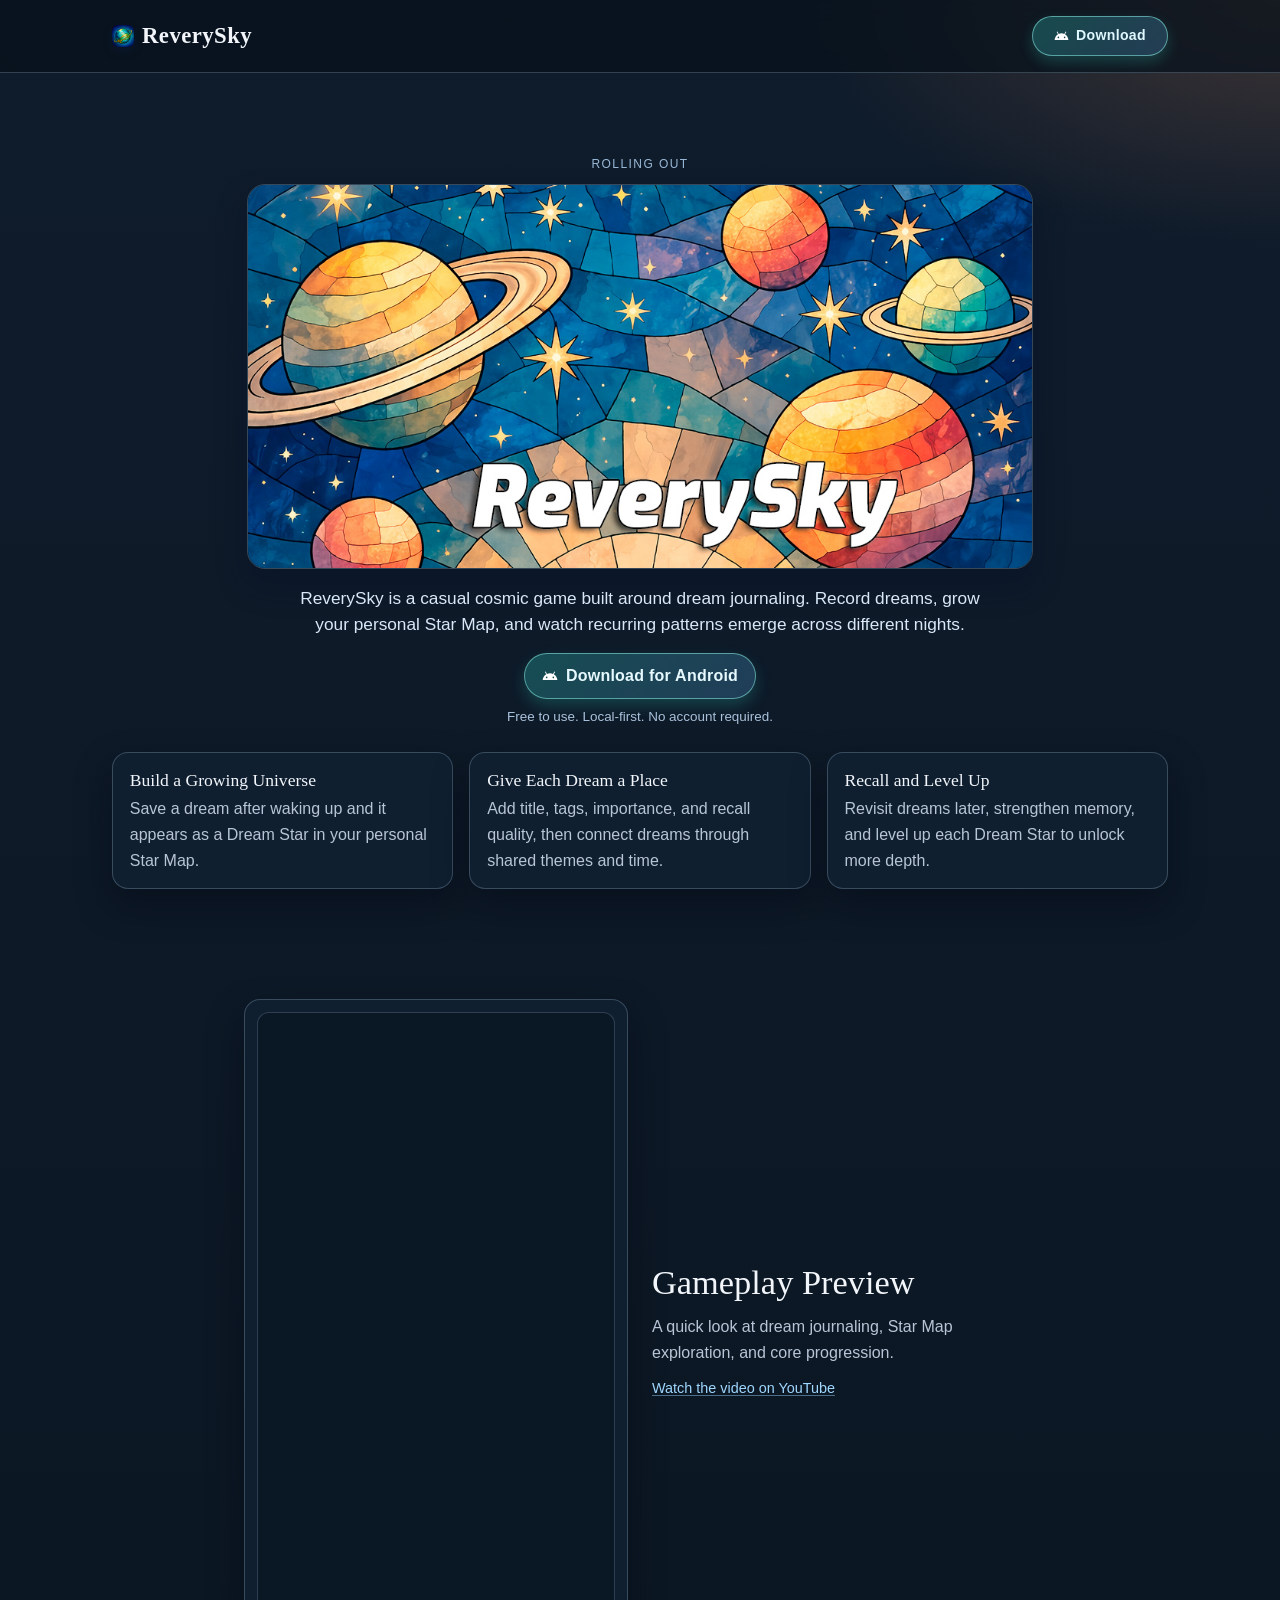
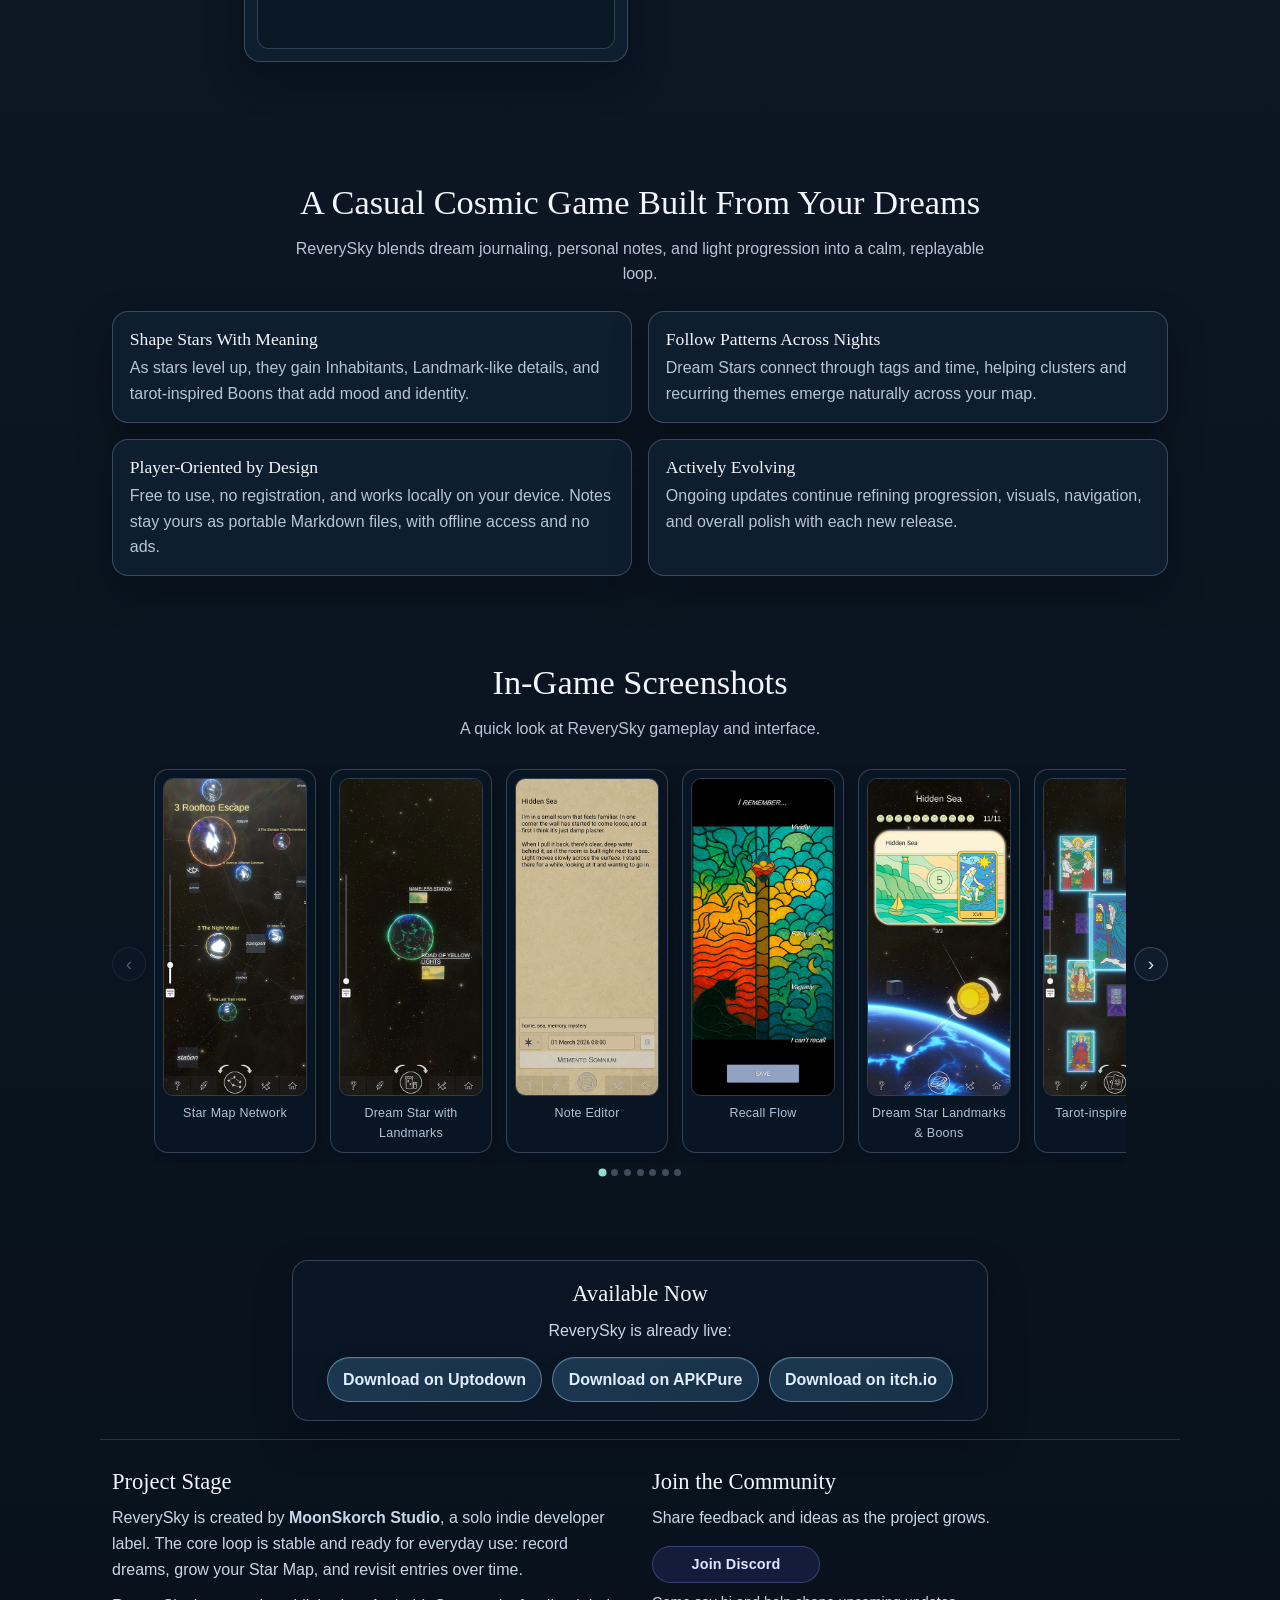
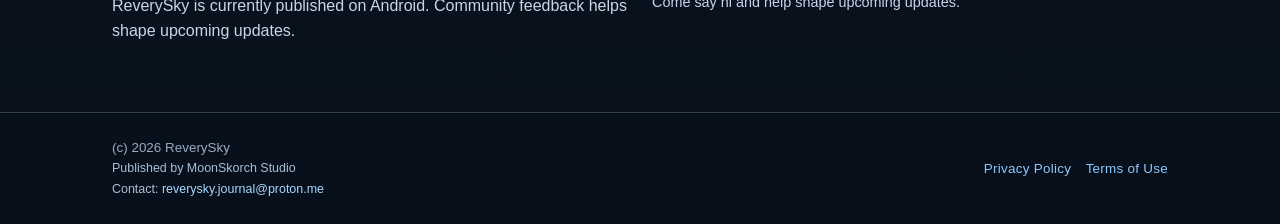
==== commit e4de674b: "More download links, legal pages to noindex." ====
--- a/index.html
+++ b/index.html
@@ -56,7 +56,7 @@
           "operatingSystem": "Android",
           "description": "ReverySky is a dream journal app where recorded dreams become a growing dream map.",
           "image": "https://moonskorch.github.io/reverysky/assets/featured.jpg",
-          "downloadUrl": "https://apkpure.com/p/com.moonskorch.reverysky",
+          "downloadUrl": "https://reverysky-dream-map.en.uptodown.com/android",
           "keywords": "dream journal, dream map, dream tracker, dream notes",
           "offers": {
             "@type": "Offer",
@@ -68,6 +68,7 @@
             "name": "MoonSkorch Studio"
           },
           "sameAs": [
+            "https://reverysky-dream-map.en.uptodown.com/",
             "https://apkpure.com/p/com.moonskorch.reverysky",
             "https://moonskorch.itch.io/reverysky",
             "https://youtube.com/shorts/LdazuJ_UxL8?feature=share",
@@ -87,7 +88,7 @@
       </a>
       <a
         class="header-download-link"
-        href="https://apkpure.com/p/com.moonskorch.reverysky"
+        href="https://reverysky-dream-map.en.uptodown.com/android"
         target="_blank"
         rel="noopener noreferrer"
       >
@@ -121,7 +122,7 @@
             <div class="hero-download-cta">
               <a
                 class="hero-download-button"
-                href="https://apkpure.com/p/com.moonskorch.reverysky"
+                href="https://reverysky-dream-map.en.uptodown.com/android"
                 target="_blank"
                 rel="noopener noreferrer"
               >
@@ -351,7 +352,15 @@
               </p>
               <div class="availability-links">
                 <a
-                  class="availability-link availability-link-primary"
+                  class="availability-link availability-link-secondary"
+                  href="https://reverysky-dream-map.en.uptodown.com/android"
+                  target="_blank"
+                  rel="noopener noreferrer"
+                >
+                  Download on Uptodown
+                </a>
+                <a
+                  class="availability-link availability-link-secondary"
                   href="https://apkpure.com/p/com.moonskorch.reverysky"
                   target="_blank"
                   rel="noopener noreferrer"
@@ -359,7 +368,7 @@
                   Download on APKPure
                 </a>
                 <a
-                  class="availability-link availability-link-primary"
+                  class="availability-link availability-link-secondary"
                   href="https://moonskorch.itch.io/reverysky"
                   target="_blank"
                   rel="noopener noreferrer"
--- a/styles.css
+++ b/styles.css
@@ -421,16 +421,23 @@
 }
 
 .availability-link-secondary {
-  border: 1px solid rgba(153, 178, 205, 0.35);
-  background: rgba(20, 37, 56, 0.56);
-  color: #c7d8ec;
+  border: 1px solid rgba(138, 198, 223, 0.52);
+  background: linear-gradient(135deg, rgba(36, 72, 100, 0.7), rgba(30, 58, 86, 0.76));
+  color: #deedfb;
   font-weight: 600;
+  box-shadow:
+    0 5px 12px rgba(8, 24, 40, 0.24),
+    inset 0 1px 0 rgba(255, 255, 255, 0.07);
 }
 
 .availability-link-secondary:hover {
-  color: #dcedff;
-  border-color: rgba(172, 199, 227, 0.5);
-  background: rgba(26, 45, 67, 0.72);
+  color: #f5fbff;
+  border-color: rgba(172, 224, 246, 0.72);
+  background: linear-gradient(135deg, rgba(42, 83, 114, 0.76), rgba(36, 67, 98, 0.82));
+  box-shadow:
+    0 7px 14px rgba(10, 30, 50, 0.28),
+    inset 0 1px 0 rgba(255, 255, 255, 0.1);
+  transform: translateY(-1px);
 }
 
 .screenshots-section {
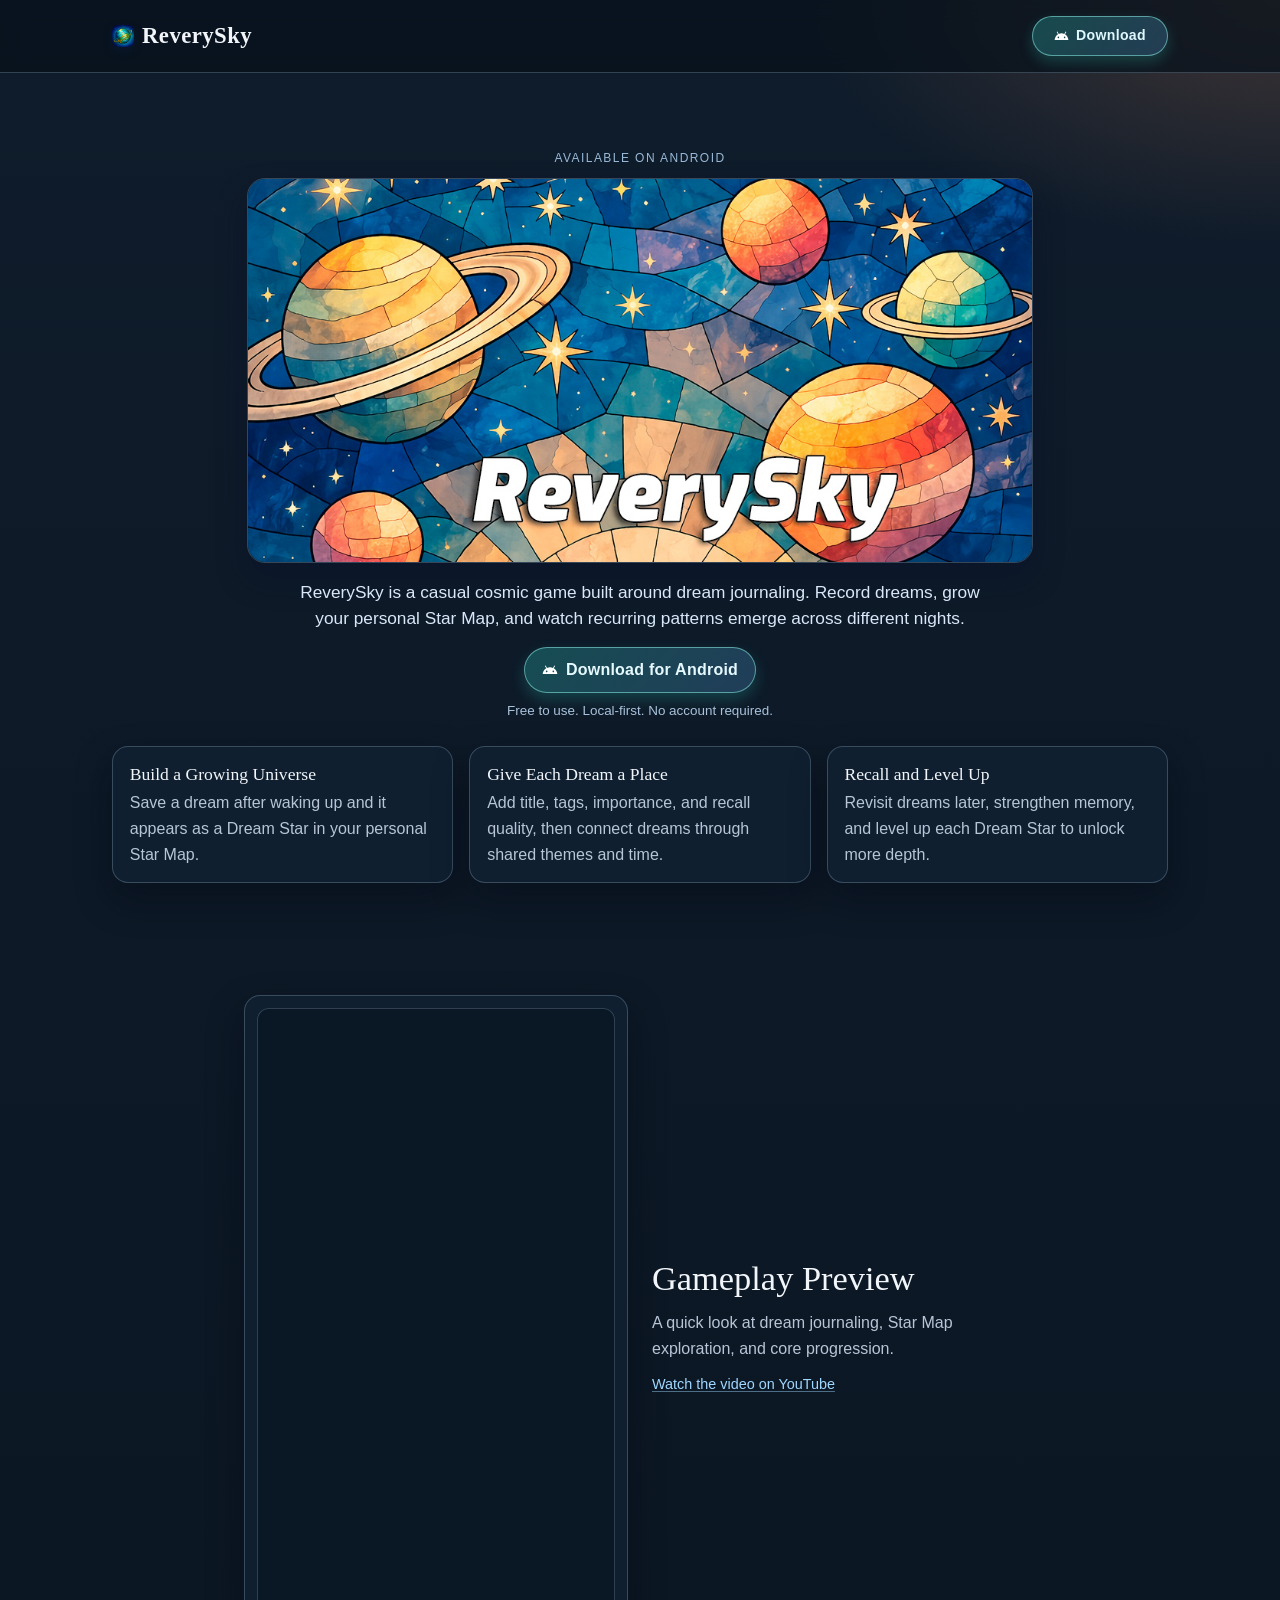
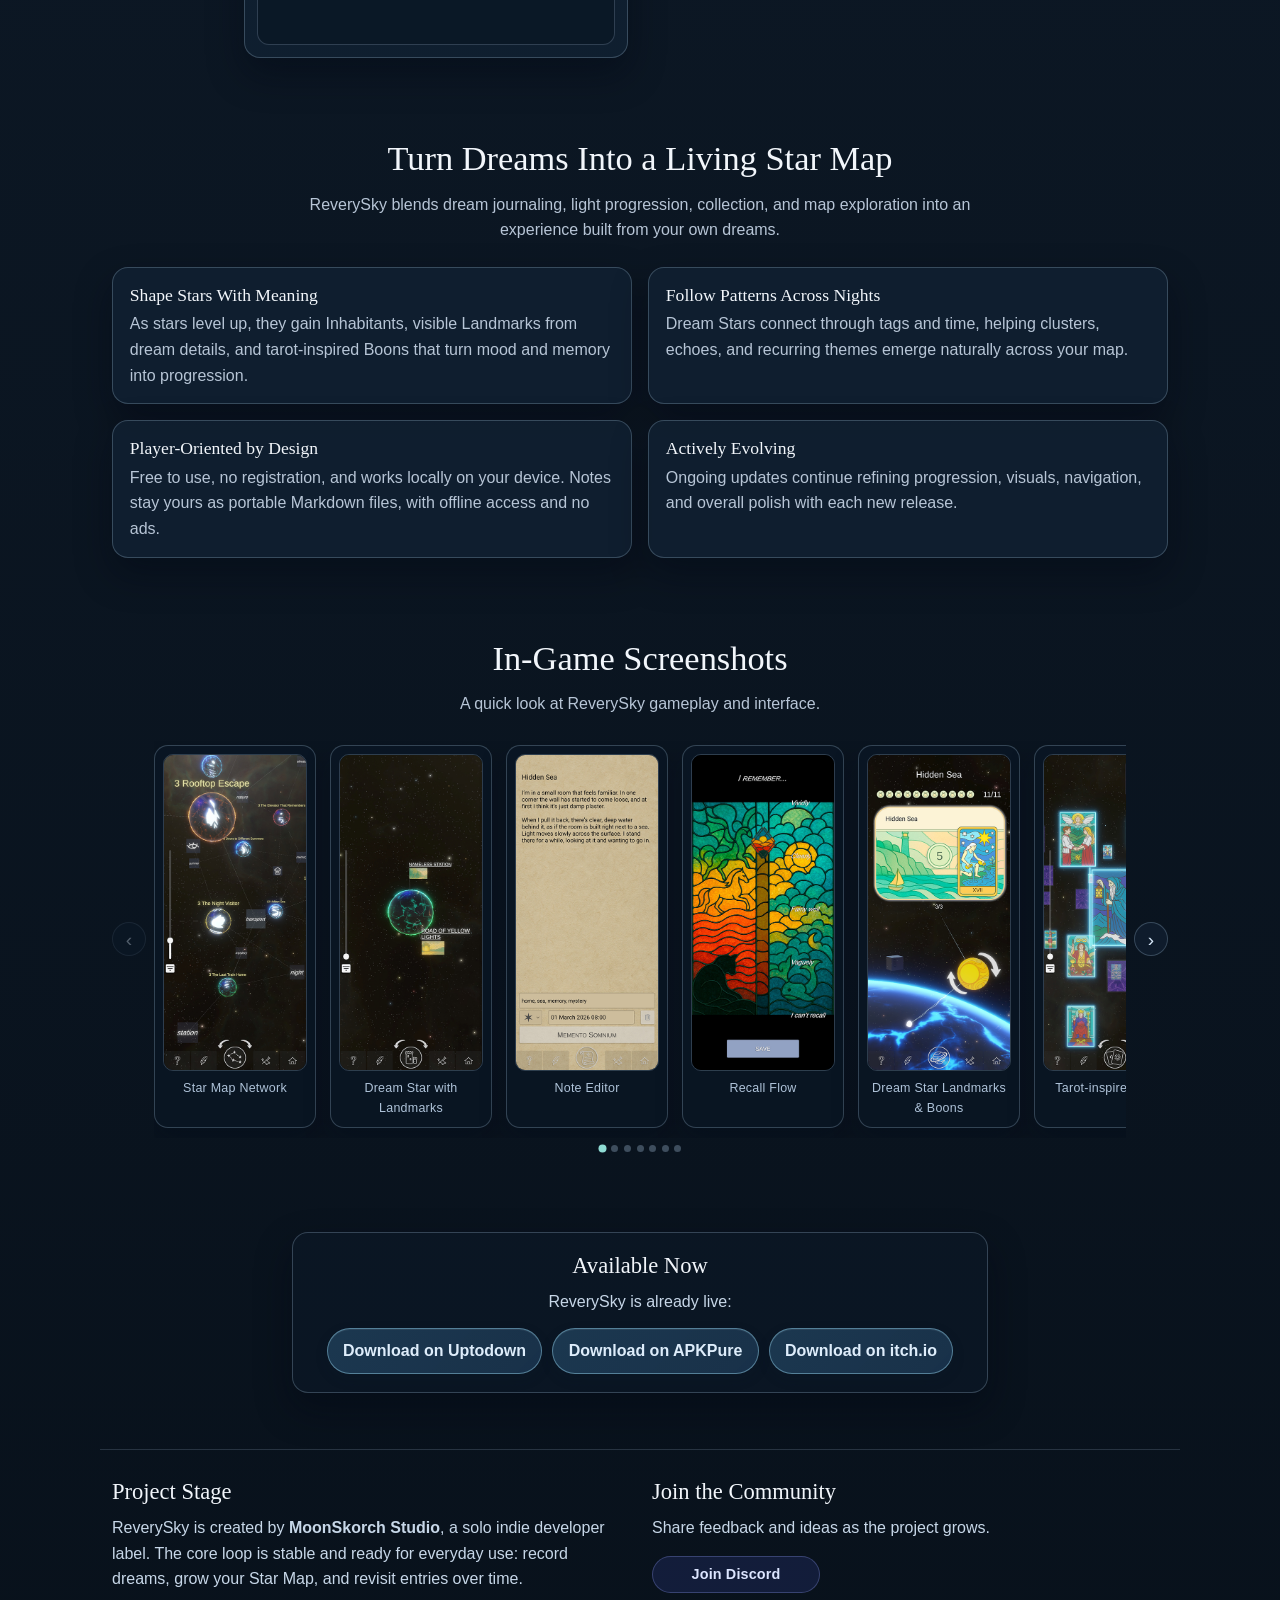
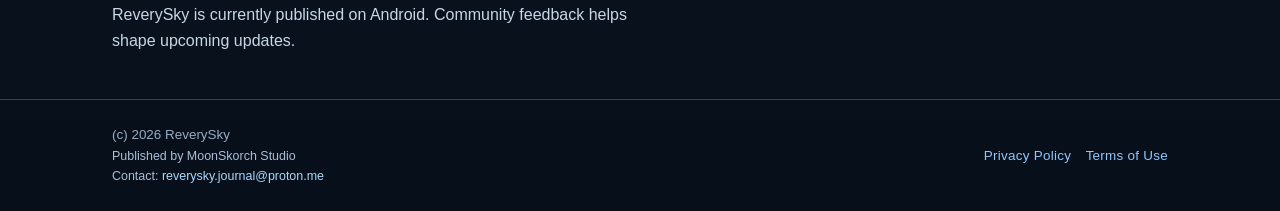
==== commit 8df501ec: "Phrasing updates" ====
--- a/index.html
+++ b/index.html
@@ -108,7 +108,7 @@
       <div class="container">
         <div class="row justify-content-center">
           <div class="col-12 col-lg-9 text-center">
-            <p class="eyebrow">Rolling Out</p>
+            <p class="eyebrow">Available on Android</p>
             <img
               class="hero-title-image"
               src="assets/featured.jpg"
@@ -215,10 +215,9 @@
       <div class="container">
         <div class="row justify-content-center mb-2">
           <div class="col-12 col-lg-8 text-center">
-            <h2 class="section-title">A Casual Cosmic Game Built From Your Dreams</h2>
+            <h2 class="section-title">Turn Dreams Into a Living Star Map</h2>
             <p class="section-intro">
-              ReverySky blends dream journaling, personal notes, and light progression into a
-              calm, replayable loop.
+              ReverySky blends dream journaling, light progression, collection, and map exploration into an experience built from your own dreams.
             </p>
           </div>
         </div>
@@ -228,8 +227,7 @@
             <article class="info-card">
               <h2>Shape Stars With Meaning</h2>
               <p>
-                As stars level up, they gain Inhabitants, Landmark-like details, and
-                tarot-inspired Boons that add mood and identity.
+                As stars level up, they gain Inhabitants, visible Landmarks from dream details, and tarot-inspired Boons that turn mood and memory into progression.
               </p>
             </article>
           </div>
@@ -237,8 +235,7 @@
             <article class="info-card">
               <h2>Follow Patterns Across Nights</h2>
               <p>
-                Dream Stars connect through tags and time, helping clusters and recurring themes
-                emerge naturally across your map.
+                Dream Stars connect through tags and time, helping clusters, echoes, and recurring themes emerge naturally across your map.
               </p>
             </article>
           </div>
@@ -411,7 +408,6 @@
               >
                 Join Discord
               </a>
-              <p class="community-note">Come say hi and help shape upcoming updates.</p>
             </div>
           </div>
         </div>
--- a/styles.css
+++ b/styles.css
@@ -132,7 +132,7 @@
 }
 
 .hero {
-  padding: 82px 0 68px;
+  padding: 76px 0 54px;
 }
 
 .eyebrow {
@@ -328,7 +328,7 @@
 }
 
 .section {
-  padding: 52px 0 68px;
+  padding: 34px 0 46px;
 }
 
 .section-title {
@@ -342,12 +342,9 @@
   color: var(--muted);
 }
 
-.project-update-section {
-  padding-top: 22px;
-}
-
 .project-update-grid {
   padding-top: 0.25rem;
+  align-items: flex-start;
   border-top: 1px solid rgba(176, 205, 230, 0.18);
 }
 
@@ -360,11 +357,6 @@
   margin: 0.65rem 0 0;
   max-width: 520px;
   color: #c7d7e8;
-}
-
-.availability-section {
-  padding-top: 16px;
-  padding-bottom: 20px;
 }
 
 .availability-card {
@@ -438,14 +430,6 @@
     0 7px 14px rgba(10, 30, 50, 0.28),
     inset 0 1px 0 rgba(255, 255, 255, 0.1);
   transform: translateY(-1px);
-}
-
-.screenshots-section {
-  padding-top: 18px;
-}
-
-.video-showcase-section {
-  padding-top: 18px;
 }
 
 .video-showcase-layout {
@@ -725,7 +709,11 @@
 
 @media (max-width: 767.98px) {
   .hero {
-    padding: 64px 0 54px;
+    padding: 56px 0 42px;
+  }
+
+  .section {
+    padding: 28px 0 34px;
   }
 
   .hero-title-image {
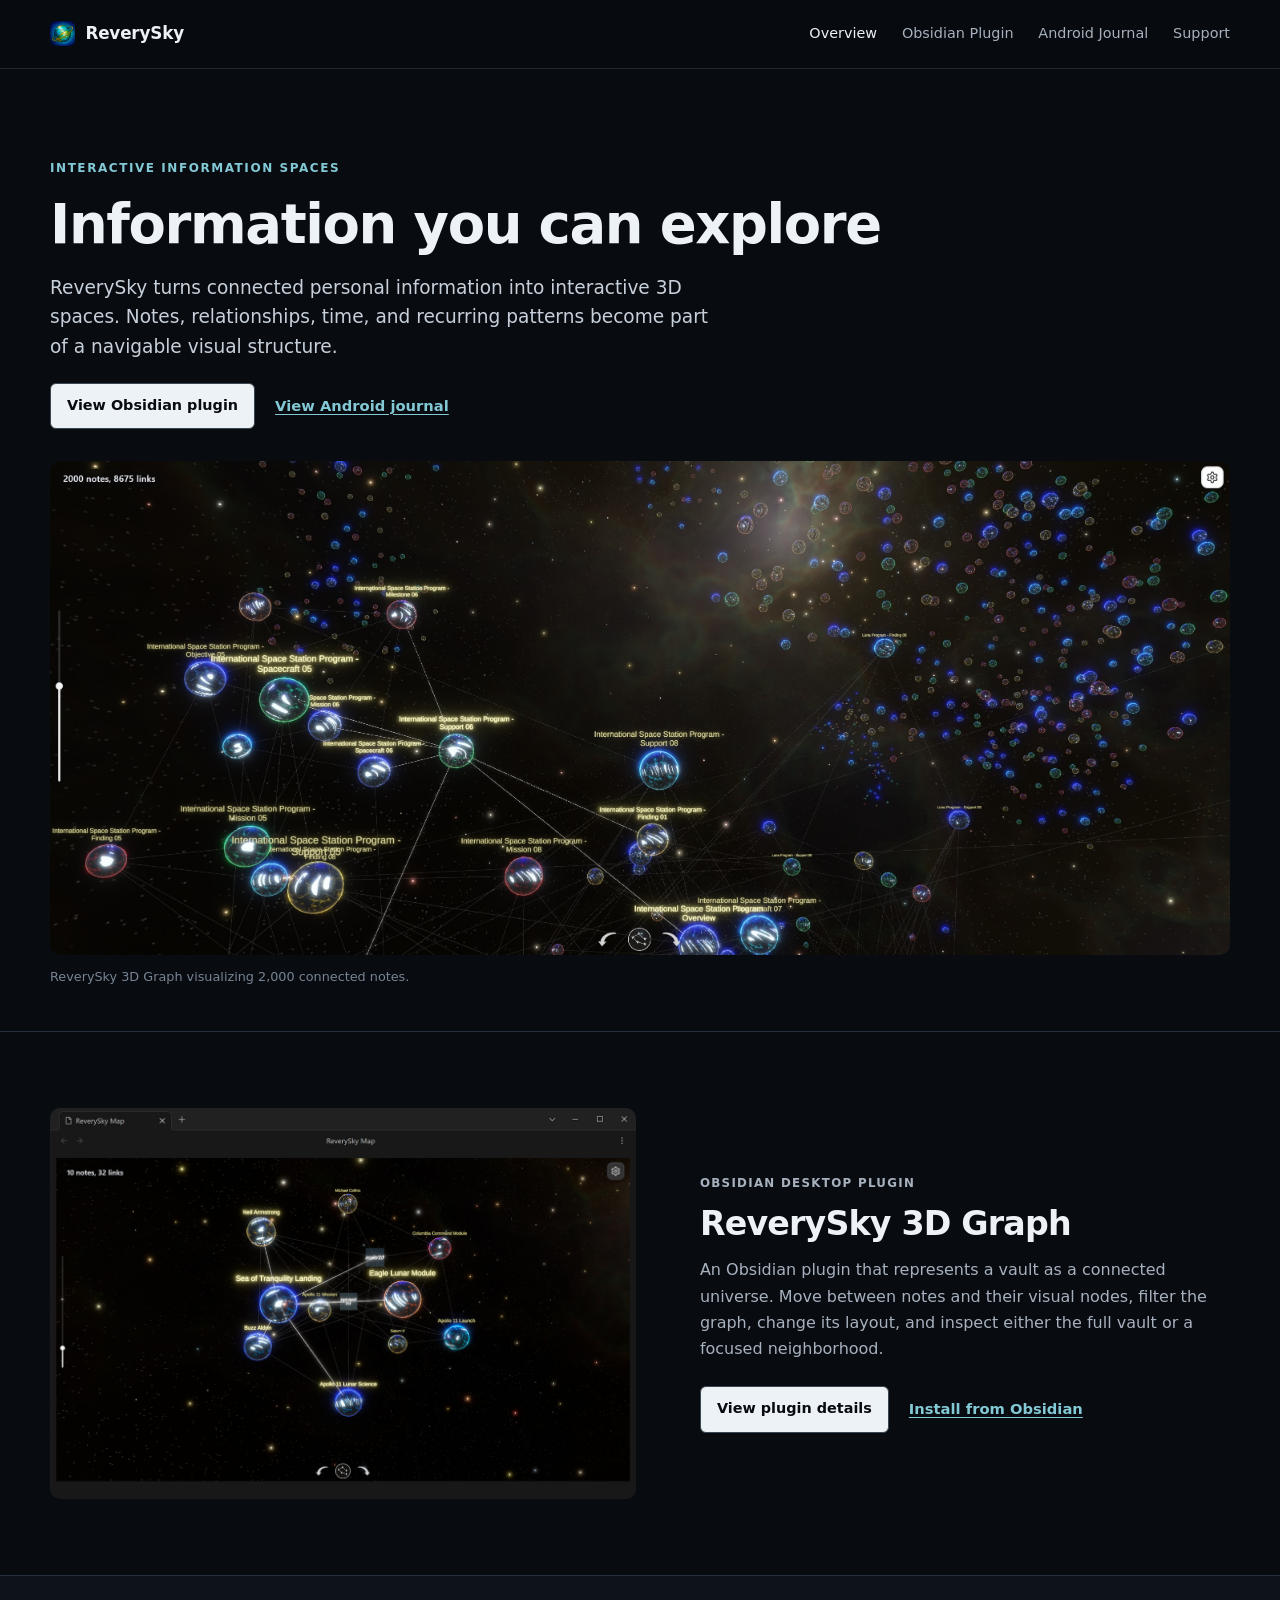
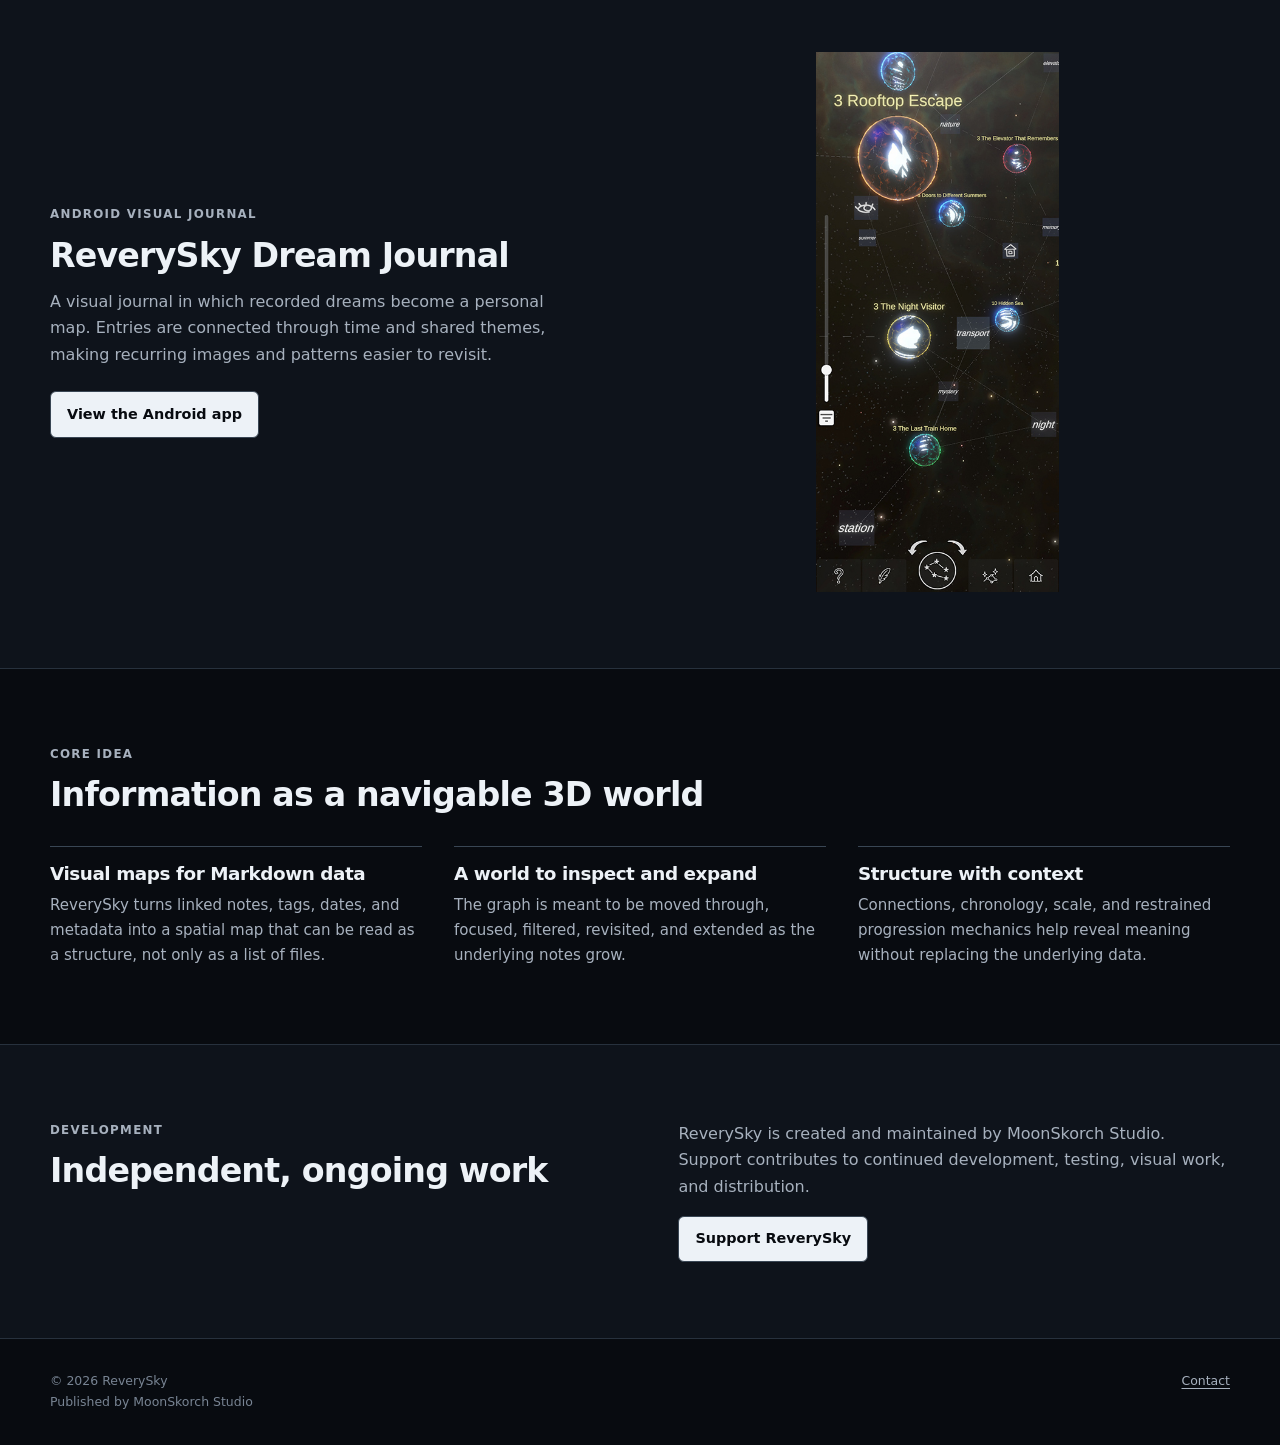
==== commit 71d9b050: "ReverySky plugin info added" ====
--- a/index.html
+++ b/index.html
@@ -1,211 +1,103 @@
-﻿<!DOCTYPE html>
+<!DOCTYPE html>
 <html lang="en">
 <head>
   <meta charset="UTF-8" />
   <meta name="viewport" content="width=device-width, initial-scale=1.0" />
   <meta name="google-site-verification" content="yUPVQLNdugAO3Xz-OpaiuPGfjs0QDkFNZxifADtGZuk" />
-  <title>ReverySky | Dream Journal &amp; Dream Map App for Android</title>
-  <meta
-    name="description"
-    content="ReverySky is an Android dream journaling app and casual cosmic game where recorded dreams become a growing Star Map."
-  />
+  <title>ReverySky | Interactive 3D Information Spaces</title>
+  <meta name="description" content="ReverySky is an interactive 3D graph and visual knowledge map for exploring connected Markdown information and Obsidian vaults." />
   <meta name="robots" content="index,follow,max-image-preview:large" />
   <link rel="canonical" href="https://moonskorch.github.io/reverysky/" />
   <meta property="og:type" content="website" />
   <meta property="og:site_name" content="ReverySky" />
-  <meta property="og:title" content="ReverySky | Dream Journal &amp; Dream Map App" />
-  <meta
-    property="og:description"
-    content="ReverySky is an Android dream journaling app and casual cosmic game where recorded dreams become a growing Star Map."
-  />
+  <meta property="og:title" content="ReverySky | Interactive 3D Information Spaces" />
+  <meta property="og:description" content="Interactive 3D maps for connected Markdown information, focused on Obsidian vault exploration." />
   <meta property="og:url" content="https://moonskorch.github.io/reverysky/" />
-  <meta property="og:image" content="https://moonskorch.github.io/reverysky/assets/featured.jpg" />
-  <meta property="og:image:alt" content="ReverySky dream journal and dream map app preview" />
+  <meta property="og:image" content="https://moonskorch.github.io/reverysky/assets/plugin/reverysky-map-header.jpg" />
+  <meta property="og:image:alt" content="A ReverySky 3D graph showing connected notes as luminous nodes in space" />
   <meta name="twitter:card" content="summary_large_image" />
-  <meta name="twitter:title" content="ReverySky | Dream Journal &amp; Dream Map App" />
-  <meta
-    name="twitter:description"
-    content="ReverySky is an Android dream journaling app and casual cosmic game where recorded dreams become a growing Star Map."
-  />
-  <meta name="twitter:image" content="https://moonskorch.github.io/reverysky/assets/featured.jpg" />
+  <meta name="twitter:title" content="ReverySky | Interactive 3D Information Spaces" />
+  <meta name="twitter:description" content="Interactive 3D maps for connected Markdown information, focused on Obsidian vault exploration." />
+  <meta name="twitter:image" content="https://moonskorch.github.io/reverysky/assets/plugin/reverysky-map-header.jpg" />
   <link rel="icon" type="image/png" sizes="128x128" href="assets/icon-128.png" />
   <link rel="apple-touch-icon" sizes="512x512" href="assets/icon-512.png" />
-  <link
-    href="https://cdn.jsdelivr.net/npm/bootstrap@5.3.3/dist/css/bootstrap.min.css"
-    rel="stylesheet"
-    integrity="sha384-QWTKZyjpPEjISv5WaRU9OFeRpok6YctnYmDr5pNlyT2bRjXh0JMhjY6hW+ALEwIH"
-    crossorigin="anonymous"
-  />
-  <link rel="stylesheet" href="styles.css" />
+  <link rel="stylesheet" href="site.css" />
   <script type="application/ld+json">
     {
       "@context": "https://schema.org",
-      "@graph": [
-        {
-          "@type": "WebSite",
-          "name": "ReverySky",
-          "url": "https://moonskorch.github.io/reverysky/",
-          "inLanguage": "en",
-          "description": "Official website of ReverySky, a dream journal and dream map app for Android."
-        },
-        {
-          "@type": ["SoftwareApplication", "MobileApplication"],
-          "name": "ReverySky",
-          "url": "https://moonskorch.github.io/reverysky/",
-          "applicationCategory": "LifestyleApplication",
-          "operatingSystem": "Android",
-          "description": "ReverySky is a dream journal app where recorded dreams become a growing dream map.",
-          "image": "https://moonskorch.github.io/reverysky/assets/featured.jpg",
-          "downloadUrl": "https://reverysky-dream-map.en.uptodown.com/android",
-          "keywords": "dream journal, dream map, dream tracker, dream notes",
-          "offers": {
-            "@type": "Offer",
-            "price": "0",
-            "priceCurrency": "USD"
-          },
-          "publisher": {
-            "@type": "Organization",
-            "name": "MoonSkorch Studio"
-          },
-          "sameAs": [
-            "https://reverysky-dream-map.en.uptodown.com/",
-            "https://apkpure.com/p/com.moonskorch.reverysky",
-            "https://moonskorch.itch.io/reverysky",
-            "https://youtube.com/shorts/LdazuJ_UxL8?feature=share",
-            "https://discord.gg/vRBRGRV5nf"
-          ]
-        }
-      ]
+      "@type": "WebSite",
+      "name": "ReverySky",
+      "url": "https://moonskorch.github.io/reverysky/",
+      "description": "Interactive 3D graph and visual knowledge map for exploring connected Markdown information and Obsidian vaults.",
+      "publisher": { "@type": "Organization", "name": "MoonSkorch Studio" }
     }
   </script>
 </head>
 <body>
+  <a class="skip-link" href="#main">Skip to content</a>
   <header class="site-header">
-    <div class="container d-flex align-items-center justify-content-between py-3">
-      <a href="index.html" class="logo">
-        <img class="logo-icon" src="assets/icon-128.png" alt="ReverySky icon" />
+    <div class="container header-inner">
+      <a href="index.html" class="logo" aria-label="ReverySky home">
+        <img class="logo-icon" src="assets/icon-128.png" alt="" />
         <span>ReverySky</span>
       </a>
-      <a
-        class="header-download-link"
-        href="https://reverysky-dream-map.en.uptodown.com/android"
-        target="_blank"
-        rel="noopener noreferrer"
-      >
-        <img
-          class="header-download-icon"
-          src="assets/android.svg"
-          alt=""
-          aria-hidden="true"
-        />
-        <span>Download</span>
-      </a>
+      <button class="nav-toggle" type="button" aria-expanded="false" aria-controls="site-navigation" aria-label="Toggle navigation">Menu</button>
+      <nav class="site-nav" id="site-navigation" data-open="false" aria-label="Primary navigation">
+        <a href="index.html" aria-current="page">Overview</a>
+        <a href="obsidian-plugin.html">Obsidian Plugin</a>
+        <a href="android-app.html">Android Journal</a>
+        <a href="support.html">Support</a>
+      </nav>
     </div>
   </header>
 
-  <main>
+  <main id="main">
     <section class="hero">
       <div class="container">
-        <div class="row justify-content-center">
-          <div class="col-12 col-lg-9 text-center">
-            <p class="eyebrow">Available on Android</p>
-            <img
-              class="hero-title-image"
-              src="assets/featured.jpg"
-              alt="ReverySky featured artwork"
-            />
-            <h1 class="visually-hidden">ReverySky</h1>
-            <p class="lead">
-              ReverySky is a casual cosmic game built around dream journaling. Record dreams, grow
-              your personal Star Map, and watch recurring patterns emerge across different nights.
-            </p>
-            <div class="hero-download-cta">
-              <a
-                class="hero-download-button"
-                href="https://reverysky-dream-map.en.uptodown.com/android"
-                target="_blank"
-                rel="noopener noreferrer"
-              >
-                <img
-                  class="hero-download-icon"
-                  src="assets/android.svg"
-                  alt=""
-                  aria-hidden="true"
-                />
-                <span>Download for Android</span>
-              </a>
-              <p class="hero-download-caption">Free to use. Local-first. No account required.</p>
-            </div>
+        <div class="hero-copy">
+          <p class="eyebrow">Interactive information spaces</p>
+          <h1>Information you can explore</h1>
+          <p class="lead">ReverySky turns connected personal information into interactive 3D spaces. Notes, relationships, time, and recurring patterns become part of a navigable visual structure.</p>
+          <div class="actions">
+            <a class="button" href="obsidian-plugin.html">View Obsidian plugin</a>
+            <a class="text-link" href="android-app.html">View Android journal</a>
           </div>
         </div>
+        <div class="feature-image">
+          <img src="assets/plugin/reverysky-map-header.jpg" alt="ReverySky 3D Graph displaying a large network of connected notes in a starfield" width="2048" height="914" />
+        </div>
+        <p class="media-caption">ReverySky 3D Graph visualizing 2,000 connected notes.</p>
+      </div>
+    </section>
 
-        <div class="row g-3 mt-2">
-          <div class="col-12 col-md-4">
-            <article class="info-card">
-              <h2>Build a Growing Universe</h2>
-              <p>
-                Save a dream after waking up and it appears as a Dream Star in your personal
-                Star Map.
-              </p>
-            </article>
-          </div>
-          <div class="col-12 col-md-4">
-            <article class="info-card">
-              <h2>Give Each Dream a Place</h2>
-              <p>
-                Add title, tags, importance, and recall quality, then connect dreams through
-                shared themes and time.
-              </p>
-            </article>
-          </div>
-          <div class="col-12 col-md-4">
-            <article class="info-card">
-              <h2>Recall and Level Up</h2>
-              <p>
-                Revisit dreams later, strengthen memory, and level up each Dream Star to unlock
-                more depth.
-              </p>
-            </article>
+    <section class="section" id="projects">
+      <div class="container product-feature">
+        <div class="product-media motion-preview">
+          <img src="assets/plugin/graph-focused.jpg" alt="Focused ReverySky 3D Graph view with connected Obsidian notes" loading="lazy" />
+        </div>
+        <div class="product-copy">
+          <p class="product-label">Obsidian desktop plugin</p>
+          <h2>ReverySky 3D Graph</h2>
+          <p>An Obsidian plugin that represents a vault as a connected universe. Move between notes and their visual nodes, filter the graph, change its layout, and inspect either the full vault or a focused neighborhood.</p>
+          <div class="actions">
+            <a class="button" href="obsidian-plugin.html">View plugin details</a>
+            <a class="text-link" href="https://community.obsidian.md/plugins/reverysky-map" target="_blank" rel="noopener noreferrer">Install from Obsidian</a>
           </div>
         </div>
       </div>
     </section>
 
-    <section class="section video-showcase-section">
-      <div class="container">
-        <div class="row g-4 align-items-center justify-content-center video-showcase-layout">
-          <div class="col-12 col-lg-5 d-flex justify-content-center">
-            <article class="shorts-card" aria-label="ReverySky YouTube short">
-              <div class="shorts-embed-wrap">
-                <iframe
-                  class="shorts-embed"
-                  src="https://www.youtube-nocookie.com/embed/LdazuJ_UxL8"
-                  title="ReverySky YouTube Short"
-                  loading="lazy"
-                  allow="accelerometer; autoplay; clipboard-write; encrypted-media; gyroscope; picture-in-picture; web-share"
-                  referrerpolicy="strict-origin-when-cross-origin"
-                  allowfullscreen
-                ></iframe>
-              </div>
-            </article>
-          </div>
-          <div class="col-12 col-lg-6 col-xl-5">
-            <div class="video-showcase-copy">
-              <h2 class="section-title">Gameplay Preview</h2>
-              <p class="section-intro">
-                A quick look at dream journaling, Star Map exploration, and core progression.
-              </p>
-              <p class="shorts-note">
-                <a
-                  class="subtle-store-link"
-                  href="https://youtube.com/shorts/LdazuJ_UxL8?feature=share"
-                  target="_blank"
-                  rel="noopener noreferrer"
-                >
-                  Watch the video on YouTube
-                </a>
-              </p>
-            </div>
+    <section class="section section-muted">
+      <div class="container product-feature reverse">
+        <div class="product-media portrait-preview">
+          <img src="assets/screenshots/star-map-overview.jpg" alt="ReverySky Android app showing a spatial map of recorded dreams" loading="lazy" />
+        </div>
+        <div class="product-copy">
+          <p class="product-label">Android visual journal</p>
+          <h2>ReverySky Dream Journal</h2>
+          <p>A visual journal in which recorded dreams become a personal map. Entries are connected through time and shared themes, making recurring images and patterns easier to revisit.</p>
+          <div class="actions">
+            <a class="button" href="android-app.html">View the Android app</a>
           </div>
         </div>
       </div>
@@ -213,295 +105,54 @@
 
     <section class="section">
       <div class="container">
-        <div class="row justify-content-center mb-2">
-          <div class="col-12 col-lg-8 text-center">
-            <h2 class="section-title">Turn Dreams Into a Living Star Map</h2>
-            <p class="section-intro">
-              ReverySky blends dream journaling, light progression, collection, and map exploration into an experience built from your own dreams.
-            </p>
-          </div>
+        <div class="section-heading">
+          <p class="product-label">Core idea</p>
+          <h2>Information as a navigable 3D world</h2>
         </div>
-
-        <div class="row g-3">
-          <div class="col-12 col-md-6">
-            <article class="info-card">
-              <h2>Shape Stars With Meaning</h2>
-              <p>
-                As stars level up, they gain Inhabitants, visible Landmarks from dream details, and tarot-inspired Boons that turn mood and memory into progression.
-              </p>
-            </article>
-          </div>
-          <div class="col-12 col-md-6">
-            <article class="info-card">
-              <h2>Follow Patterns Across Nights</h2>
-              <p>
-                Dream Stars connect through tags and time, helping clusters, echoes, and recurring themes emerge naturally across your map.
-              </p>
-            </article>
-          </div>
-          <div class="col-12 col-md-6">
-            <article class="info-card">
-              <h2>Player-Oriented by Design</h2>
-              <p>
-                Free to use, no registration, and works locally on your device. Notes stay yours as
-                portable Markdown files, with offline access and no ads.
-              </p>
-            </article>
-          </div>
-          <div class="col-12 col-md-6">
-            <article class="info-card">
-              <h2>Actively Evolving</h2>
-              <p>
-                Ongoing updates continue refining progression, visuals, navigation, and overall
-                polish with each new release.
-              </p>
-            </article>
-          </div>
+        <div class="principles">
+          <article class="principle">
+            <h3>Visual maps for Markdown data</h3>
+            <p>ReverySky turns linked notes, tags, dates, and metadata into a spatial map that can be read as a structure, not only as a list of files.</p>
+          </article>
+          <article class="principle">
+            <h3>A world to inspect and expand</h3>
+            <p>The graph is meant to be moved through, focused, filtered, revisited, and extended as the underlying notes grow.</p>
+          </article>
+          <article class="principle">
+            <h3>Structure with context</h3>
+            <p>Connections, chronology, scale, and restrained progression mechanics help reveal meaning without replacing the underlying data.</p>
+          </article>
         </div>
       </div>
     </section>
 
-    <section class="section screenshots-section">
-      <div class="container">
-        <div class="row justify-content-center mb-2">
-          <div class="col-12 col-lg-8 text-center">
-            <h2 class="section-title">In-Game Screenshots</h2>
-            <p class="section-intro">
-              A quick look at ReverySky gameplay and interface.
-            </p>
-          </div>
+    <section class="section section-muted">
+      <div class="container split">
+        <div>
+          <p class="product-label">Development</p>
+          <h2>Independent, ongoing work</h2>
         </div>
-
-        <div class="screenshots-carousel" aria-label="ReverySky app screenshots">
-          <button class="carousel-btn prev" type="button" aria-label="Previous screenshot">&#8249;</button>
-          <div class="screenshots-track" id="screenshotsTrack" tabindex="0">
-            <figure class="screenshot-card">
-              <img
-                src="assets/screenshots/star-map-overview.jpg"
-                alt="ReverySky star map overview screen"
-                loading="lazy"
-              />
-              <figcaption>Star Map Network</figcaption>
-            </figure>
-            <figure class="screenshot-card">
-              <img
-                src="assets/screenshots/star-map-planet-view.jpg"
-                alt="ReverySky star map planet view screen"
-                loading="lazy"
-              />
-              <figcaption>Dream Star with Landmarks</figcaption>
-            </figure>
-            <figure class="screenshot-card">
-              <img
-                src="assets/screenshots/dream-editor.jpg"
-                alt="ReverySky dream editor screen"
-                loading="lazy"
-              />
-              <figcaption>Note Editor</figcaption>
-            </figure>
-            <figure class="screenshot-card">
-              <img
-                src="assets/screenshots/recall-screen.jpg"
-                alt="ReverySky recall screen"
-                loading="lazy"
-              />
-              <figcaption>Recall Flow</figcaption>
-            </figure>
-            <figure class="screenshot-card">
-              <img
-                src="assets/screenshots/dream-card.jpg"
-                alt="ReverySky dream card screen"
-                loading="lazy"
-              />
-              <figcaption>Dream Star Landmarks &amp; Boons</figcaption>
-            </figure>
-            <figure class="screenshot-card">
-              <img
-                src="assets/screenshots/cards-3d-space.jpg"
-                alt="ReverySky tarot-inspired boons cards in 3D space"
-                loading="lazy"
-              />
-              <figcaption>Tarot-inspired Boons</figcaption>
-            </figure>
-            <figure class="screenshot-card">
-              <img
-                src="assets/screenshots/home-menu.jpg"
-                alt="ReverySky home menu screen"
-                loading="lazy"
-              />
-              <figcaption>Home Menu</figcaption>
-            </figure>
-          </div>
-          <button class="carousel-btn next" type="button" aria-label="Next screenshot">&#8250;</button>
-        </div>
-        <div class="carousel-dots" id="screenshotsDots" aria-label="Screenshot navigation"></div>
-      </div>
-    </section>
-
-    <section class="section availability-section">
-      <div class="container">
-        <div class="row justify-content-center">
-          <div class="col-12 col-lg-8">
-            <article class="availability-card text-center">
-              <h2 class="project-note-title">Available Now</h2>
-              <p class="project-note-text availability-intro">
-                ReverySky is already live:
-              </p>
-              <div class="availability-links">
-                <a
-                  class="availability-link availability-link-secondary"
-                  href="https://reverysky-dream-map.en.uptodown.com/android"
-                  target="_blank"
-                  rel="noopener noreferrer"
-                >
-                  Download on Uptodown
-                </a>
-                <a
-                  class="availability-link availability-link-secondary"
-                  href="https://apkpure.com/p/com.moonskorch.reverysky"
-                  target="_blank"
-                  rel="noopener noreferrer"
-                >
-                  Download on APKPure
-                </a>
-                <a
-                  class="availability-link availability-link-secondary"
-                  href="https://moonskorch.itch.io/reverysky"
-                  target="_blank"
-                  rel="noopener noreferrer"
-                >
-                  Download on itch.io
-                </a>
-              </div>
-            </article>
-          </div>
-        </div>
-      </div>
-    </section>
-
-    <section class="section project-update-section">
-      <div class="container">
-        <div class="row g-4 project-update-grid">
-          <div class="col-12 col-lg-6">
-            <h2 class="project-note-title">Project Stage</h2>
-            <p class="project-note-text">
-              ReverySky is created by <strong>MoonSkorch Studio</strong>, a solo indie developer
-              label. The core loop is stable and ready for everyday use: record dreams, grow your
-              Star Map, and revisit entries over time.
-            </p>
-            <p class="project-note-text">
-              ReverySky is currently published on Android. Community feedback helps shape upcoming
-              updates.
-            </p>
-          </div>
-          <div class="col-12 col-lg-6">
-            <h2 class="project-note-title">Join the Community</h2>
-            <p class="project-note-text">
-              Share feedback and ideas as the project grows.
-            </p>
-            <div class="community-cta">
-              <a
-                class="discord-button discord-button-secondary"
-                href="https://discord.gg/vRBRGRV5nf"
-                target="_blank"
-                rel="noopener noreferrer"
-              >
-                Join Discord
-              </a>
-            </div>
+        <div>
+          <p>ReverySky is created and maintained by MoonSkorch Studio. Support contributes to continued development, testing, visual work, and distribution.</p>
+          <div class="actions">
+            <a class="button" href="support.html">Support ReverySky</a>
           </div>
         </div>
       </div>
     </section>
   </main>
 
-  <script>
-    (function () {
-      const track = document.getElementById("screenshotsTrack");
-      if (!track) return;
-
-      const carousel = track.closest(".screenshots-carousel");
-      const prev = carousel.querySelector(".carousel-btn.prev");
-      const next = carousel.querySelector(".carousel-btn.next");
-      const dotsWrap = document.getElementById("screenshotsDots");
-      const cards = Array.from(track.querySelectorAll(".screenshot-card"));
-      let dots = [];
-
-      const getStep = () => {
-        const firstCard = track.querySelector(".screenshot-card");
-        if (!firstCard) return 260;
-        const cardWidth = firstCard.getBoundingClientRect().width;
-        return cardWidth + 14;
-      };
-
-      const getActiveIndex = () => {
-        const step = getStep();
-        if (step <= 0) return 0;
-        return Math.round(track.scrollLeft / step);
-      };
-
-      const updateDots = () => {
-        if (!dots.length) return;
-        const active = getActiveIndex();
-        dots.forEach((dot, index) => {
-          dot.classList.toggle("active", index === active);
-        });
-      };
-
-      const updateButtons = () => {
-        const maxScroll = track.scrollWidth - track.clientWidth;
-        prev.disabled = track.scrollLeft <= 2;
-        next.disabled = track.scrollLeft >= maxScroll - 2;
-        updateDots();
-      };
-
-      const scrollToIndex = (index) => {
-        const step = getStep();
-        track.scrollTo({ left: step * index, behavior: "smooth" });
-      };
-
-      prev.addEventListener("click", () => {
-        track.scrollBy({ left: -getStep(), behavior: "smooth" });
-      });
-
-      next.addEventListener("click", () => {
-        track.scrollBy({ left: getStep(), behavior: "smooth" });
-      });
-
-      if (dotsWrap && cards.length) {
-        dots = cards.map((_, index) => {
-          const dot = document.createElement("button");
-          dot.type = "button";
-          dot.className = "carousel-dot";
-          dot.setAttribute("aria-label", `Go to screenshot ${index + 1}`);
-          dot.addEventListener("click", () => scrollToIndex(index));
-          dotsWrap.appendChild(dot);
-          return dot;
-        });
-      }
-
-      track.addEventListener("scroll", updateButtons, { passive: true });
-      window.addEventListener("resize", updateButtons);
-      updateButtons();
-    })();
-  </script>
-
   <footer class="site-footer">
-    <div
-      class="container py-4 d-flex flex-column flex-sm-row gap-2 justify-content-between align-items-start align-items-sm-center"
-    >
-      <div class="publisher-block">
-        <p class="copyright">(c) 2026 ReverySky</p>
-        <p class="publisher">Published by MoonSkorch Studio</p>
-        <p class="contact-email">
-          Contact: <a class="contact-link" href="mailto:reverysky.journal@proton.me">reverysky.journal@proton.me</a>
-        </p>
+    <div class="container footer-inner">
+      <div class="footer-meta">
+        <p>&copy; 2026 ReverySky</p>
+        <p>Published by MoonSkorch Studio</p>
       </div>
-      <div class="legal-links">
-        <a class="privacy-link" href="privacy-policy.html">Privacy Policy</a>
-        <a class="privacy-link" href="terms-of-use.html">Terms of Use</a>
+      <div class="footer-links">
+        <a href="mailto:reverysky.journal@proton.me">Contact</a>
       </div>
     </div>
   </footer>
+  <script src="site.js"></script>
 </body>
 </html>
--- a/site.css
+++ b/site.css
@@ -0,0 +1,190 @@
+:root {
+  color-scheme: dark;
+  --bg: #080b10;
+  --bg-soft: #0e131b;
+  --surface: #121821;
+  --text: #edf2f7;
+  --muted: #a7b1be;
+  --quiet: #788493;
+  --accent: #83c9d5;
+  --accent-strong: #b5e4eb;
+  --border: #27313d;
+  --border-strong: #394654;
+  --max-width: 1180px;
+  --media-width: 1280px;
+  --demo-width: 768px;
+  --text-width: 720px;
+}
+
+* { box-sizing: border-box; }
+html { scroll-behavior: smooth; }
+body {
+  min-width: 320px;
+  min-height: 100vh;
+  margin: 0;
+  color: var(--text);
+  background: var(--bg);
+  font-family: Inter, ui-sans-serif, system-ui, -apple-system, BlinkMacSystemFont, "Segoe UI", sans-serif;
+  font-size: 16px;
+  line-height: 1.65;
+  -webkit-font-smoothing: antialiased;
+}
+
+img, video, iframe { max-width: 100%; }
+img { display: block; }
+a { color: var(--accent); text-decoration-thickness: 1px; text-underline-offset: 3px; }
+a:hover { color: var(--accent-strong); }
+a:focus-visible, button:focus-visible {
+  outline: 2px solid var(--accent-strong);
+  outline-offset: 4px;
+  border-radius: 3px;
+}
+
+h1, h2, h3, p { margin-top: 0; }
+h1, h2, h3 { line-height: 1.15; letter-spacing: -0.025em; }
+h1 { margin-bottom: 1rem; font-size: clamp(2.15rem, 4.25vw, 3.4rem); font-weight: 590; }
+h2 { margin-bottom: 0.85rem; font-size: clamp(1.55rem, 2.6vw, 2.15rem); font-weight: 560; }
+h3 { margin-bottom: 0.55rem; font-size: 1.15rem; font-weight: 600; }
+p:last-child { margin-bottom: 0; }
+.container { width: min(calc(100% - 2.5rem), var(--max-width)); margin-inline: auto; }
+.narrow { max-width: var(--text-width); }
+.center { margin-inline: auto; text-align: center; }
+.skip-link { position: fixed; top: -5rem; left: 1rem; z-index: 100; padding: 0.65rem 0.9rem; background: var(--text); color: var(--bg); }
+.skip-link:focus { top: 1rem; }
+
+.site-header {
+  position: sticky;
+  top: 0;
+  z-index: 50;
+  border-bottom: 1px solid rgba(39, 49, 61, 0.8);
+  background: rgba(8, 11, 16, 0.92);
+  backdrop-filter: blur(14px);
+}
+.header-inner { min-height: 68px; display: flex; align-items: center; justify-content: space-between; gap: 2rem; }
+.logo { display: inline-flex; align-items: center; gap: 0.65rem; color: var(--text); font-size: 1.05rem; font-weight: 650; text-decoration: none; letter-spacing: -0.01em; }
+.logo-icon { width: 25px; height: 25px; border-radius: 6px; }
+.site-nav { display: flex; align-items: center; gap: 1.55rem; }
+.site-nav a { color: var(--muted); font-size: 0.9rem; text-decoration: none; white-space: nowrap; }
+.site-nav a:hover, .site-nav a[aria-current="page"] { color: var(--text); }
+.nav-toggle { display: none; width: 42px; height: 42px; border: 1px solid var(--border); border-radius: 7px; color: var(--text); background: transparent; cursor: pointer; }
+
+.hero { padding: clamp(3.5rem, 7vw, 5.75rem) 0 2.75rem; }
+.hero.compact { padding-bottom: 1.75rem; }
+.eyebrow { margin-bottom: 1rem; color: var(--accent); font-size: 0.75rem; font-weight: 650; letter-spacing: 0.13em; text-transform: uppercase; }
+.hero-copy { max-width: 850px; }
+.lead { max-width: 680px; margin-bottom: 1.35rem; color: #c7d0da; font-size: clamp(1rem, 1.5vw, 1.16rem); line-height: 1.58; }
+.actions { display: flex; flex-wrap: wrap; align-items: center; gap: 0.75rem 1.25rem; }
+.button { display: inline-flex; min-height: 44px; align-items: center; justify-content: center; padding: 0.65rem 1rem; border: 1px solid var(--border-strong); border-radius: 6px; background: var(--text); color: var(--bg); font-size: 0.9rem; font-weight: 650; text-decoration: none; }
+.button:hover { background: #fff; color: #080b10; }
+.button-secondary { background: transparent; color: var(--text); }
+.button-secondary:hover { background: var(--surface); color: var(--text); }
+.text-link { font-size: 0.92rem; font-weight: 600; }
+.meta-line { margin-top: 1rem; color: var(--quiet); font-size: 0.84rem; }
+
+.feature-image { width: min(100%, var(--media-width)); margin-top: 2rem; }
+.feature-image img { width: 100%; height: auto; border-radius: 10px; }
+.android-hero .container { display: grid; grid-template-columns: minmax(0, 0.85fr) minmax(320px, 0.9fr); align-items: center; gap: clamp(2rem, 5vw, 4rem); }
+.android-hero .hero-copy { max-width: 680px; }
+.android-hero-image { margin-top: 0; justify-self: end; width: min(100%, 640px); }
+.media-caption { margin-top: 0.7rem; color: var(--quiet); font-size: 0.8rem; }
+
+.section { padding: clamp(3rem, 6vw, 4.75rem) 0; border-top: 1px solid var(--border); }
+.section-muted { background: var(--bg-soft); }
+.section-heading { max-width: var(--text-width); margin-bottom: 2rem; }
+.section-heading p, .muted { color: var(--muted); }
+.product-feature { display: grid; grid-template-columns: minmax(0, 1.05fr) minmax(300px, 0.95fr); align-items: center; gap: clamp(2rem, 5vw, 4rem); }
+.product-feature.reverse { grid-template-columns: minmax(300px, 0.95fr) minmax(0, 1.05fr); }
+.product-feature.reverse .product-media { order: 2; }
+.product-media img { width: 100%; height: auto; max-height: 480px; border-radius: 10px; object-fit: contain; }
+.product-media.motion-preview { width: min(100%, var(--demo-width)); justify-self: center; }
+.product-media.portrait-preview { display: grid; place-items: center; }
+.product-media.portrait-preview img { width: min(100%, 360px); max-height: 540px; object-fit: contain; }
+.product-copy p { color: var(--muted); }
+.product-label { margin-bottom: 0.75rem; color: var(--quiet); font-size: 0.74rem; font-weight: 650; letter-spacing: 0.11em; text-transform: uppercase; }
+.product-copy .actions { margin-top: 1.45rem; }
+
+.principles { display: grid; grid-template-columns: repeat(3, 1fr); gap: 2rem; }
+.principle { padding-top: 1rem; border-top: 1px solid var(--border-strong); }
+.principle p { margin-bottom: 0; color: var(--muted); font-size: 0.94rem; }
+.split { display: grid; grid-template-columns: repeat(2, minmax(0, 1fr)); gap: clamp(2rem, 6vw, 5rem); }
+.split > div > p, .feature-list p { color: var(--muted); }
+.feature-list { display: grid; grid-template-columns: repeat(2, minmax(0, 1fr)); gap: 1.6rem 2.5rem; }
+.feature-list article { padding-top: 1rem; border-top: 1px solid var(--border); }
+.feature-list p { margin: 0; font-size: 0.94rem; }
+.clean-list { margin: 0; padding: 0; list-style: none; }
+.clean-list li { padding: 0.55rem 0; border-bottom: 1px solid var(--border); color: var(--muted); }
+.clean-list strong { color: var(--text); font-weight: 600; }
+
+.demo-stack { display: grid; gap: 1.5rem; }
+.demo-stack .section-heading { margin-bottom: 0.4rem; }
+.demo-grid { display: grid; grid-template-columns: repeat(2, minmax(0, 1fr)); align-items: start; gap: clamp(1rem, 2.6vw, 1.8rem); }
+.demo-block { margin: 0; }
+.demo-block img { width: 100%; height: auto; max-width: var(--demo-width); border-radius: 8px; object-fit: contain; }
+.demo-block figcaption { margin-top: 0.55rem; color: var(--quiet); font-size: 0.78rem; line-height: 1.45; }
+.video-layout { display: grid; grid-template-columns: minmax(240px, 360px) minmax(280px, 1fr); align-items: center; gap: clamp(2rem, 7vw, 6rem); }
+.video-frame { overflow: hidden; aspect-ratio: 9 / 16; border: 1px solid var(--border); border-radius: 10px; background: #000; }
+.video-frame iframe { width: 100%; height: 100%; border: 0; }
+.screenshot-track { display: grid; grid-auto-flow: column; grid-auto-columns: minmax(150px, 190px); gap: 0.9rem; overflow-x: auto; padding: 0.25rem 0 1rem; scroll-snap-type: x mandatory; scrollbar-color: var(--border-strong) transparent; }
+.screenshot-card { margin: 0; padding: 0.45rem; border: 1px solid var(--border); border-radius: 9px; background: var(--surface); scroll-snap-align: start; }
+.screenshot-card img { width: 100%; border-radius: 5px; }
+.screenshot-card figcaption { padding: 0.55rem 0.25rem 0.2rem; color: var(--quiet); font-size: 0.76rem; text-align: center; }
+
+.link-cluster { display: flex; flex-wrap: wrap; gap: 0.6rem 1.2rem; margin-top: 1.25rem; }
+.link-cluster a { font-size: 0.9rem; }
+.download-links { display: flex; flex-wrap: wrap; gap: 0.75rem; }
+.download-links .button { flex: 0 0 220px; background: var(--surface); color: var(--text); }
+.download-links .button:hover { background: #18212c; color: var(--text); }
+.download-links + .link-cluster { margin-top: 1rem; }
+.project-links { display: flex; flex-wrap: wrap; gap: 0.75rem; margin-top: 1rem; }
+.project-links .button { flex: 0 0 240px; background: var(--surface); color: var(--text); }
+.project-links .button:hover { background: #18212c; color: var(--text); }
+.plugin-action-links { display: grid; grid-template-columns: repeat(2, minmax(220px, 1fr)); gap: 0.75rem; }
+.plugin-action-links .button { width: 100%; min-height: 48px; background: var(--surface); color: var(--text); }
+.plugin-action-links .button:hover { background: #18212c; color: var(--text); }
+.support-grid { display: grid; grid-template-columns: repeat(2, minmax(0, 1fr)); gap: 1rem; }
+.support-card { padding: clamp(1.3rem, 3vw, 2rem); border: 1px solid var(--border); border-radius: 10px; background: var(--surface); }
+.support-card p { color: var(--muted); }
+.placeholder { display: inline-block; margin-top: 0.65rem; padding: 0.45rem 0.65rem; border: 1px dashed var(--border-strong); color: var(--quiet); font-size: 0.84rem; }
+
+.policy-wrap { max-width: 780px; }
+.policy-card { padding: clamp(1.5rem, 5vw, 3.5rem); border: 1px solid var(--border); border-radius: 10px; background: var(--surface); }
+.policy-card h1 { font-size: clamp(2.1rem, 6vw, 4rem); }
+.policy-card h2 { margin: 2rem 0 0.6rem; font-size: 1.2rem; letter-spacing: -0.01em; }
+.policy-card p, .policy-card li { color: var(--muted); }
+.policy-card ul { padding-left: 1.2rem; }
+.policy-card li + li { margin-top: 0.4rem; }
+.updated { color: var(--quiet) !important; font-size: 0.88rem; }
+.back-link { margin-top: 2rem; }
+
+.site-footer { padding: 2rem 0; border-top: 1px solid var(--border); }
+.footer-inner { display: flex; justify-content: space-between; gap: 2rem; }
+.footer-meta p { margin: 0; color: var(--quiet); font-size: 0.78rem; }
+.footer-links { display: flex; flex-wrap: wrap; align-items: flex-start; justify-content: flex-end; gap: 0.6rem 1.1rem; }
+.footer-links a { color: var(--muted); font-size: 0.78rem; }
+
+@media (max-width: 800px) {
+  .nav-toggle { display: inline-grid; place-items: center; }
+  .site-nav { position: absolute; top: 68px; right: 0; left: 0; display: none; flex-direction: column; align-items: stretch; gap: 0; padding: 0.6rem 1.25rem 1rem; border-bottom: 1px solid var(--border); background: var(--bg-soft); }
+  .site-nav[data-open="true"] { display: flex; }
+  .site-nav a { padding: 0.65rem 0; }
+  .product-feature, .product-feature.reverse, .video-layout, .demo-grid, .android-hero .container { grid-template-columns: 1fr; }
+  .product-feature.reverse .product-media { order: 0; }
+  .android-hero-image { justify-self: start; width: min(100%, 720px); margin-top: 1.4rem; }
+  .plugin-action-links { grid-template-columns: 1fr; }
+  .principles, .feature-list { grid-template-columns: 1fr; }
+}
+
+@media (max-width: 620px) {
+  .container { width: min(calc(100% - 2rem), var(--max-width)); }
+  .hero { padding-top: 3.25rem; }
+  .feature-image { margin-top: 2rem; }
+  .split, .support-grid { grid-template-columns: 1fr; }
+  .footer-inner { flex-direction: column; }
+  .footer-links { justify-content: flex-start; }
+  .actions .button { width: 100%; }
+}
+
+@media (prefers-reduced-motion: reduce) {
+  html { scroll-behavior: auto; }
+  *, *::before, *::after { scroll-behavior: auto !important; transition-duration: 0.01ms !important; animation-duration: 0.01ms !important; animation-iteration-count: 1 !important; }
+}
